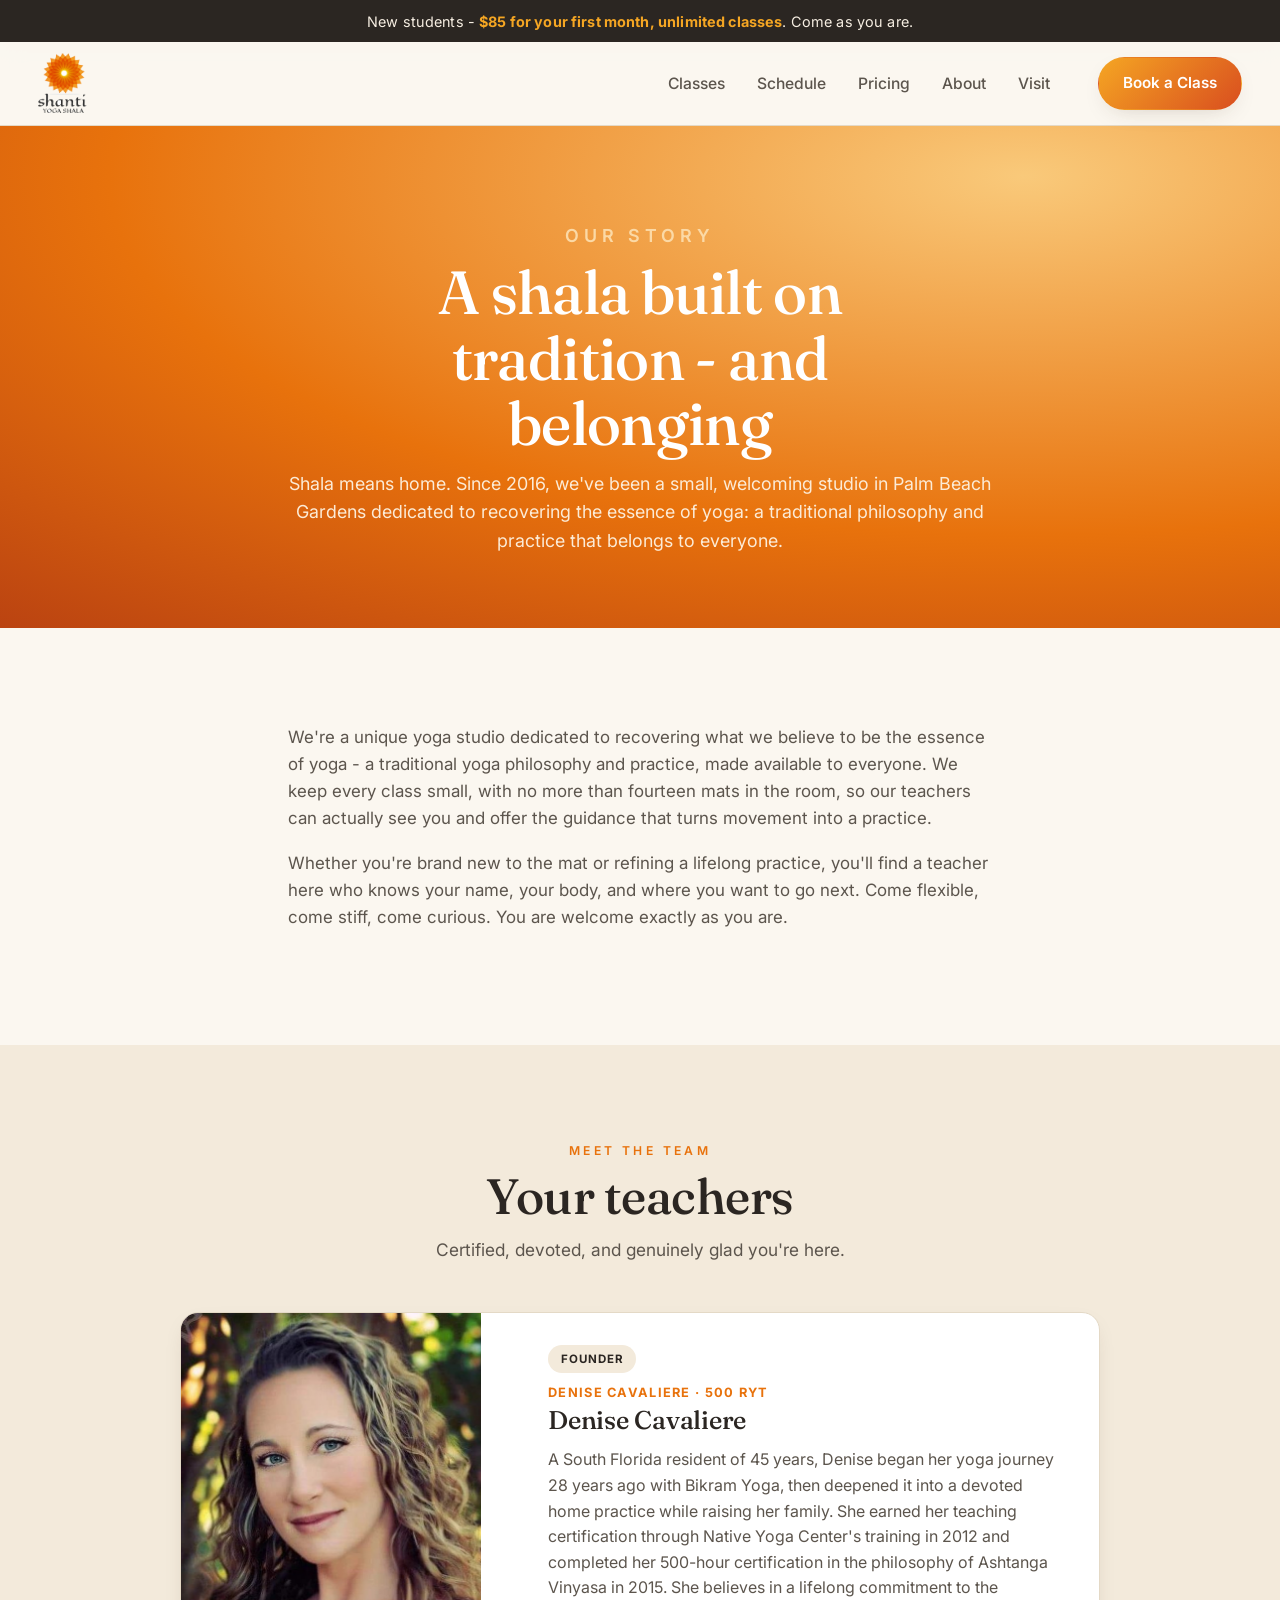
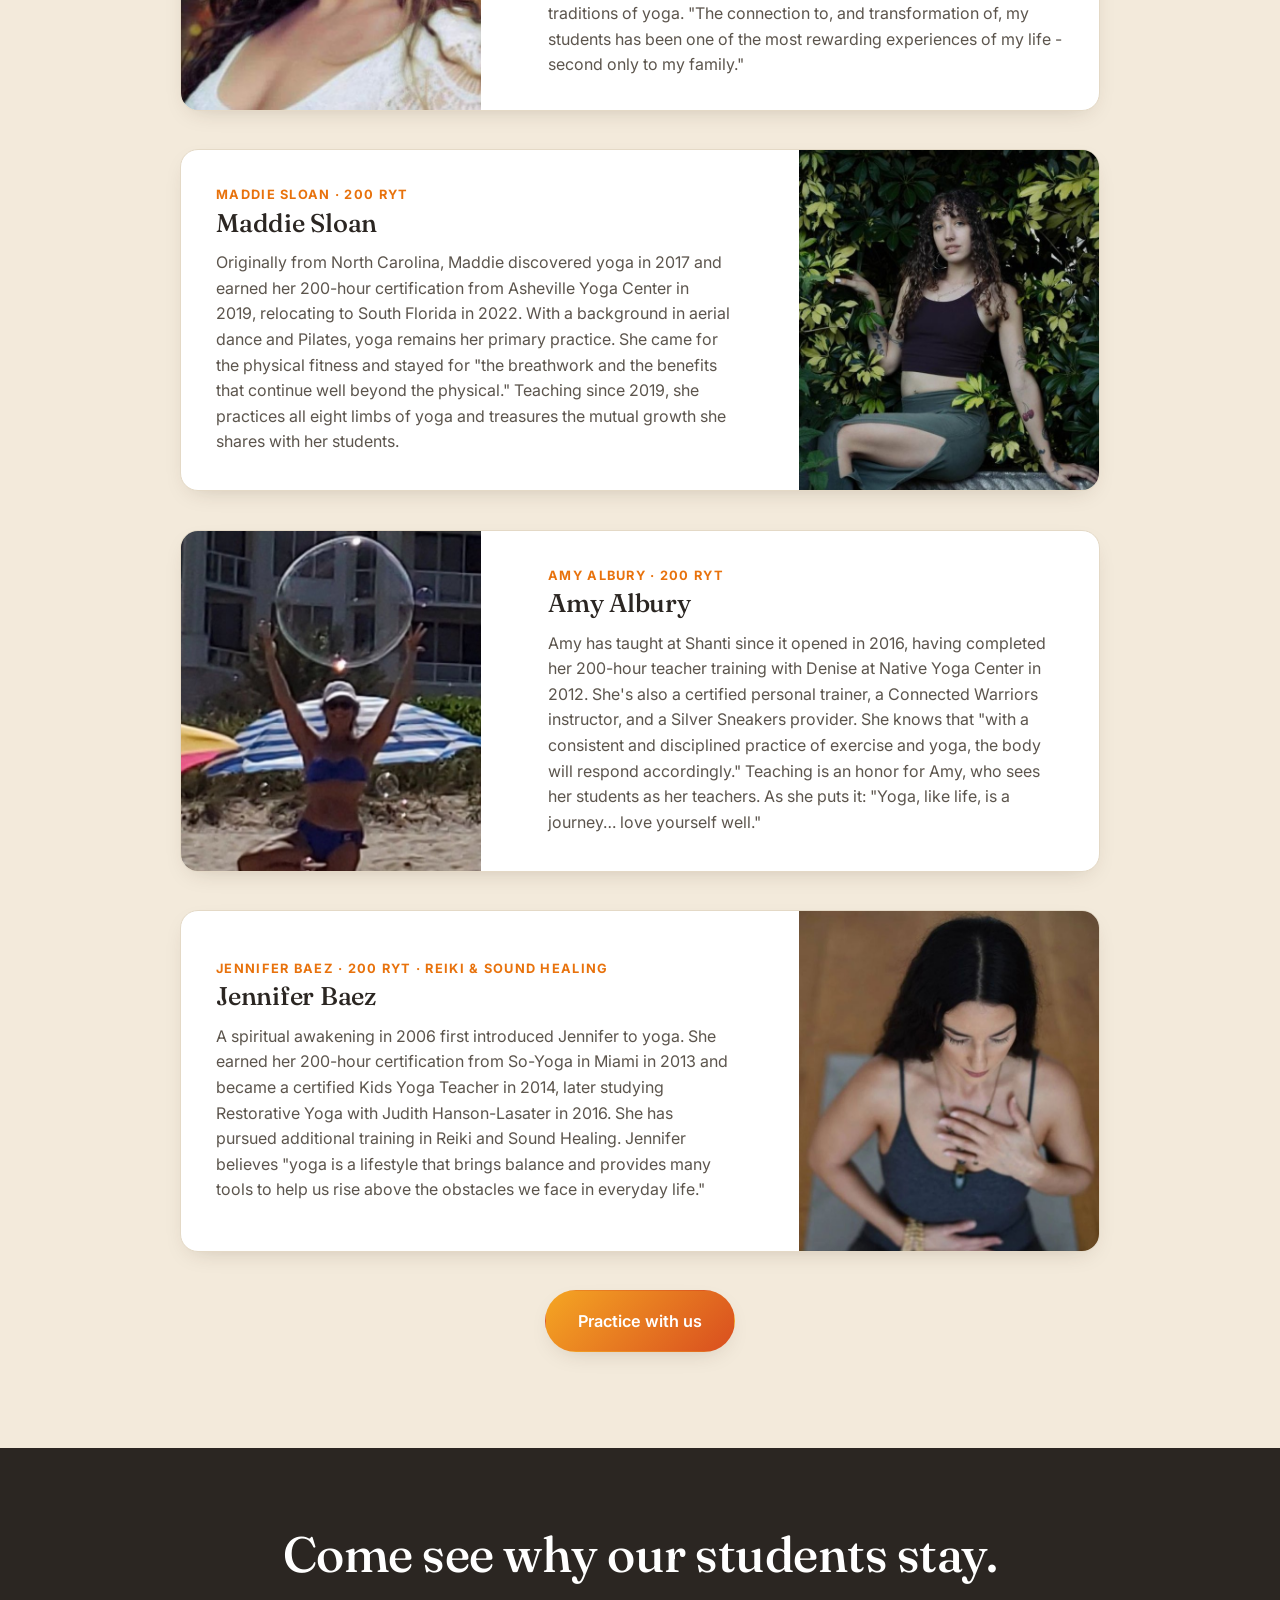
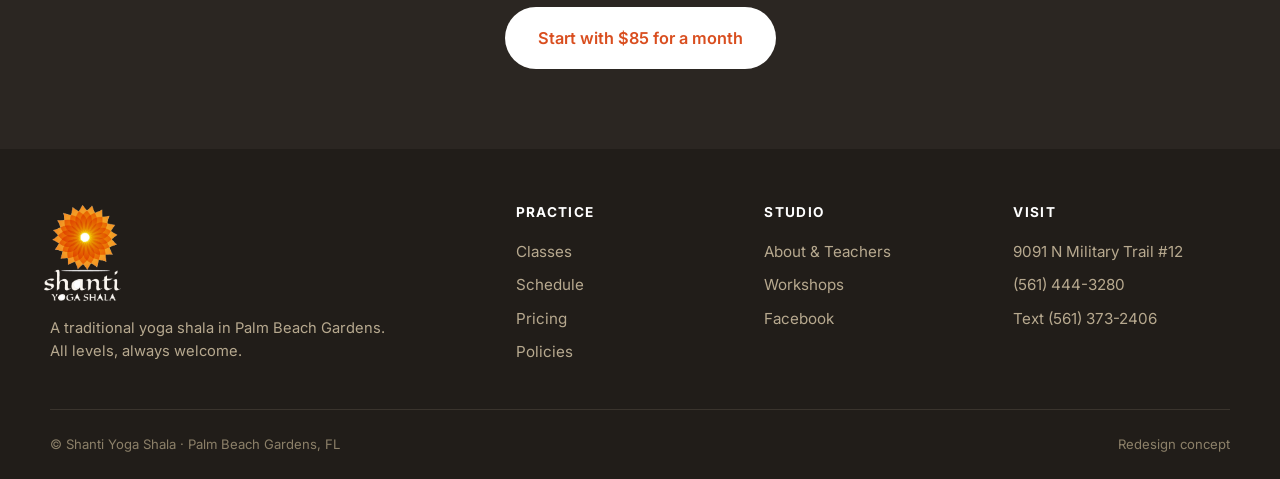
==== about.html @ 52f4c935 "Shanti Yoga Shala - redesign concept Static multi-page redesign: home, about/teachers, offerings, pr" ====
<!DOCTYPE html>
<html lang="en-US">
<head>
<meta charset="utf-8"/>
<meta name="viewport" content="width=device-width, initial-scale=1"/>
<title>About & Teachers · Shanti Yoga Shala</title>
<meta name="description" content="Meet founder Denise Cavaliere and the Shanti Yoga Shala teaching team in Palm Beach Gardens. A traditional yoga shala open since 2016."/>
<link rel="preconnect" href="https://fonts.googleapis.com"/>
<link rel="preconnect" href="https://fonts.gstatic.com" crossorigin/>
<link href="https://fonts.googleapis.com/css2?family=Fraunces:ital,opsz,wght@0,9..144,400;0,9..144,500;0,9..144,600;1,9..144,400&family=Inter:wght@400;500;600;700&display=swap" rel="stylesheet"/>
<link rel="stylesheet" href="assets/styles.css?v=2"/>
</head>
<body>

<div class="announce"><span>New students - <strong>$85 for your first month, unlimited classes</strong>. Come as you are.</span></div>

<header class="site-head" id="top">
  <a class="brand" href="index.html" aria-label="Shanti Yoga Shala home"><img src="assets/logo.png" alt="Shanti Yoga Shala" class="brand-mark"/></a>
  <nav class="nav" id="nav">
    <a href="offerings.html">Classes</a>
    <a href="index.html#schedule">Schedule</a>
    <a href="pricing.html">Pricing</a>
    <a href="about.html">About</a>
    <a href="index.html#visit">Visit</a>
  </nav>
  <div class="head-actions">
    <a href="index.html#schedule" class="btn btn-solid">Book a Class</a>
    <button class="hamburger" id="hamburger" aria-label="Menu"><span></span><span></span><span></span></button>
  </div>
</header>

<section class="page-hero">
  <p class="eyebrow">Our story</p>
  <h1>A shala built on tradition - and belonging</h1>
  <p>Shala means home. Since 2016, we've been a small, welcoming studio in Palm Beach Gardens dedicated to recovering the essence of yoga: a traditional philosophy and practice that belongs to everyone.</p>
</section>

<section class="section">
  <div class="prose">
    <p>We're a unique yoga studio dedicated to recovering what we believe to be the essence of yoga - a traditional yoga philosophy and practice, made available to everyone. We keep every class small, with no more than fourteen mats in the room, so our teachers can actually see you and offer the guidance that turns movement into a practice.</p>
    <p>Whether you're brand new to the mat or refining a lifelong practice, you'll find a teacher here who knows your name, your body, and where you want to go next. Come flexible, come stiff, come curious. You are welcome exactly as you are.</p>
  </div>
</section>

<section class="section section-warm">
  <div class="section-head">
    <p class="eyebrow center">Meet the team</p>
    <h2>Your teachers</h2>
    <p class="section-sub">Certified, devoted, and genuinely glad you're here.</p>
  </div>
  <div class="bios">

    <article class="bio">
      <div class="bio-media" style="background-image:url('assets/people/denise.jpg')"></div>
      <div class="bio-body">
        <span class="founder-tag">Founder</span>
        <div class="role">Denise Cavaliere · 500 RYT</div>
        <h3>Denise Cavaliere</h3>
        <p>A South Florida resident of 45 years, Denise began her yoga journey 28 years ago with Bikram Yoga, then deepened it into a devoted home practice while raising her family. She earned her teaching certification through Native Yoga Center's training in 2012 and completed her 500-hour certification in the philosophy of Ashtanga Vinyasa in 2015. She believes in a lifelong commitment to the traditions of yoga. "The connection to, and transformation of, my students has been one of the most rewarding experiences of my life - second only to my family."</p>
      </div>
    </article>

    <article class="bio">
      <div class="bio-media" style="background-image:url('assets/people/maddie.jpg')"></div>
      <div class="bio-body">
        <div class="role">Maddie Sloan · 200 RYT</div>
        <h3>Maddie Sloan</h3>
        <p>Originally from North Carolina, Maddie discovered yoga in 2017 and earned her 200-hour certification from Asheville Yoga Center in 2019, relocating to South Florida in 2022. With a background in aerial dance and Pilates, yoga remains her primary practice. She came for the physical fitness and stayed for "the breathwork and the benefits that continue well beyond the physical." Teaching since 2019, she practices all eight limbs of yoga and treasures the mutual growth she shares with her students.</p>
      </div>
    </article>

    <article class="bio">
      <div class="bio-media" style="background-image:url('assets/people/amy.jpg')"></div>
      <div class="bio-body">
        <div class="role">Amy Albury · 200 RYT</div>
        <h3>Amy Albury</h3>
        <p>Amy has taught at Shanti since it opened in 2016, having completed her 200-hour teacher training with Denise at Native Yoga Center in 2012. She's also a certified personal trainer, a Connected Warriors instructor, and a Silver Sneakers provider. She knows that "with a consistent and disciplined practice of exercise and yoga, the body will respond accordingly." Teaching is an honor for Amy, who sees her students as her teachers. As she puts it: "Yoga, like life, is a journey… love yourself well."</p>
      </div>
    </article>

    <article class="bio">
      <div class="bio-media" style="background-image:url('assets/people/jennifer.jpg')"></div>
      <div class="bio-body">
        <div class="role">Jennifer Baez · 200 RYT · Reiki & Sound Healing</div>
        <h3>Jennifer Baez</h3>
        <p>A spiritual awakening in 2006 first introduced Jennifer to yoga. She earned her 200-hour certification from So-Yoga in Miami in 2013 and became a certified Kids Yoga Teacher in 2014, later studying Restorative Yoga with Judith Hanson-Lasater in 2016. She has pursued additional training in Reiki and Sound Healing. Jennifer believes "yoga is a lifestyle that brings balance and provides many tools to help us rise above the obstacles we face in everyday life."</p>
      </div>
    </article>

  </div>
  <div class="center-cta"><a href="index.html#schedule" class="btn btn-solid btn-lg">Practice with us</a></div>
</section>

<section class="cta-band">
  <h2>Come see why our students stay.</h2>
  <a href="index.html#offer" class="btn btn-light btn-lg">Start with $85 for a month</a>
</section>

<footer class="site-foot">
  <div class="foot-cols">
    <div class="foot-brand">
      <img src="assets/logo-light.png" alt="Shanti Yoga Shala"/>
      <p>A traditional yoga shala in Palm Beach Gardens. All levels, always welcome.</p>
    </div>
    <div class="foot-links"><h5>Practice</h5>
      <a href="offerings.html">Classes</a><a href="index.html#schedule">Schedule</a><a href="pricing.html">Pricing</a><a href="policies.html">Policies</a></div>
    <div class="foot-links"><h5>Studio</h5>
      <a href="about.html">About & Teachers</a><a href="offerings.html">Workshops</a><a href="https://www.facebook.com/1559573074349359" target="_blank" rel="noopener">Facebook</a></div>
    <div class="foot-links"><h5>Visit</h5>
      <a href="index.html#visit">9091 N Military Trail #12</a><a href="tel:15614443280">(561) 444-3280</a><a href="sms:15613732406">Text (561) 373-2406</a></div>
  </div>
  <div class="foot-base"><span>© Shanti Yoga Shala · Palm Beach Gardens, FL</span><span class="foot-credit">Redesign concept</span></div>
</footer>

<script src="assets/app.js?v=2"></script>
</body>
</html>
---- assets/styles.css ----
:root{
  --saffron:#E8720C;
  --saffron-lt:#F5A623;
  --ember:#D94E1F;
  --ink:#2B2622;
  --ink-soft:#5C554D;
  --cream:#FBF7F0;
  --sand:#F3EADB;
  --sand-deep:#EADFC9;
  --line:#E4D9C6;
  --white:#fff;
  --shadow:0 18px 50px -20px rgba(60,40,20,.28);
  --shadow-sm:0 8px 24px -12px rgba(60,40,20,.25);
  --r:18px;
  --maxw:1180px;
}
*{box-sizing:border-box;margin:0;padding:0}
html{scroll-behavior:smooth}
body{
  font-family:'Inter',system-ui,sans-serif;
  color:var(--ink);
  background:var(--cream);
  line-height:1.6;
  -webkit-font-smoothing:antialiased;
}
h1,h2,h3,h4,h5{font-family:'Fraunces',Georgia,serif;font-weight:500;line-height:1.08;letter-spacing:-.01em;color:var(--ink)}
h1{font-size:clamp(2.6rem,6vw,4.6rem)}
h2{font-size:clamp(2rem,4vw,3.1rem)}
h3{font-size:1.35rem}
a{color:inherit;text-decoration:none}
em{font-style:italic;color:var(--saffron)}
img{max-width:100%;display:block}

/* buttons */
.btn{display:inline-flex;align-items:center;justify-content:center;gap:.5rem;
  font-family:'Inter',sans-serif;font-weight:600;font-size:.95rem;
  padding:.85rem 1.5rem;border-radius:999px;cursor:pointer;border:1.5px solid transparent;
  transition:transform .15s ease,box-shadow .2s ease,background .2s ease,color .2s ease;white-space:nowrap}
.btn:hover{transform:translateY(-2px)}
.btn-lg{padding:1.05rem 2rem;font-size:1.02rem}
.btn-solid{background:linear-gradient(135deg,var(--saffron-lt),var(--ember));color:#fff;box-shadow:var(--shadow-sm)}
.btn-ghost{background:rgba(255,255,255,.14);color:#fff;border-color:rgba(255,255,255,.55);backdrop-filter:blur(4px)}
.btn-ghost:hover{background:rgba(255,255,255,.24)}
.btn-outline{background:transparent;color:var(--ink);border-color:var(--line)}
.btn-outline:hover{border-color:var(--saffron);color:var(--saffron)}
.btn-light{background:#fff;color:var(--ember)}
.full{width:100%}

/* announce */
.announce{background:var(--ink);color:#F6EEE2;text-align:center;font-size:.9rem;padding:.6rem 1rem;letter-spacing:.01em}
.announce strong{color:var(--saffron-lt)}

/* header */
.site-head{position:sticky;top:0;z-index:50;display:flex;align-items:center;justify-content:space-between;
  gap:1.5rem;padding:.7rem clamp(1rem,4vw,2.4rem);background:rgba(251,247,240,.86);
  backdrop-filter:blur(12px);border-bottom:1px solid var(--line)}
.brand-mark{height:52px;width:auto}
.nav{display:flex;gap:2rem;margin-left:auto;margin-right:1.5rem}
.nav a{font-weight:500;font-size:.98rem;color:var(--ink-soft);position:relative;padding:.3rem 0}
.nav a::after{content:"";position:absolute;left:0;bottom:0;width:0;height:2px;background:var(--saffron);transition:width .25s}
.nav a:hover{color:var(--ink)}
.nav a:hover::after{width:100%}
.head-actions{display:flex;align-items:center;gap:.8rem}
.hamburger{display:none;flex-direction:column;gap:5px;background:none;border:none;cursor:pointer;padding:6px}
.hamburger span{width:24px;height:2px;background:var(--ink);border-radius:2px;transition:.25s}

/* hero */
.hero{position:relative;min-height:92vh;display:flex;align-items:center;overflow:hidden;
  background:radial-gradient(120% 120% at 80% 10%,#F9C97A 0%,#E8720C 42%,#B23A12 100%)}
.hero-media{position:absolute;inset:0;background-size:cover;background-position:center;opacity:0;transition:opacity .8s}
.hero-media.loaded{opacity:1}
.hero-veil{position:absolute;inset:0;background:linear-gradient(90deg,rgba(30,18,8,.72) 0%,rgba(30,18,8,.38) 45%,rgba(30,18,8,.08) 100%)}
.hero-inner{position:relative;z-index:2;max-width:var(--maxw);margin:0 auto;width:100%;padding:4rem clamp(1.2rem,5vw,3rem);color:#fff}
.hero-inner h1{color:#fff;text-shadow:0 2px 30px rgba(0,0,0,.25)}
.eyebrow{text-transform:uppercase;letter-spacing:.28em;font-size:.76rem;font-weight:600;color:var(--saffron)}
.eyebrow.light{color:#FBD9A6}
.eyebrow.center{text-align:center}
.hero .eyebrow{color:#FBD9A6}
.lede{font-size:1.2rem;max-width:34rem;margin:1.4rem 0 2rem;color:#F8EFE3}
.hero-cta{display:flex;flex-wrap:wrap;gap:1rem}
.hero-trust{margin-top:2rem;letter-spacing:.16em;text-transform:uppercase;font-size:.72rem;color:#F3D9B4;font-weight:600}

/* value strip */
.strip{display:grid;grid-template-columns:repeat(4,1fr);max-width:var(--maxw);margin:0 auto;
  padding:2.4rem clamp(1.2rem,5vw,3rem);gap:1rem}
.strip-item{text-align:center;border-right:1px solid var(--line);padding:.4rem 1rem}
.strip-item:last-child{border-right:none}
.strip-n{display:block;font-family:'Fraunces',serif;font-size:2.6rem;color:var(--saffron);line-height:1}
.strip-l{display:block;font-size:.92rem;color:var(--ink-soft);margin-top:.35rem}

/* sections */
.section{max-width:var(--maxw);margin:0 auto;padding:clamp(3.5rem,8vw,6rem) clamp(1.2rem,5vw,3rem)}
.section-warm{max-width:none;background:var(--sand);margin:0}
.section-warm>*{max-width:var(--maxw);margin-left:auto;margin-right:auto}
.section-head{text-align:center;max-width:42rem;margin:0 auto 3rem}
.section-head h2{margin:.6rem 0 .8rem}
.section-sub{color:var(--ink-soft);font-size:1.08rem}

/* class grid */
.class-grid{display:grid;grid-template-columns:repeat(3,1fr);gap:1.4rem}
.class-card{background:#fff;border:1px solid var(--line);border-radius:var(--r);padding:2rem 1.7rem;
  box-shadow:var(--shadow-sm);transition:transform .2s,box-shadow .2s;position:relative}
.class-card:hover{transform:translateY(-5px);box-shadow:var(--shadow)}
.cc-icon{width:52px;height:52px;border-radius:14px;display:flex;align-items:center;justify-content:center;
  font-size:1.5rem;color:#fff;background:linear-gradient(135deg,var(--saffron-lt),var(--ember));margin-bottom:1.1rem}
.class-card h3{margin-bottom:.5rem}
.class-card p{color:var(--ink-soft);font-size:.98rem}
.cc-tag{display:inline-block;margin-top:1rem;font-size:.74rem;font-weight:600;letter-spacing:.08em;
  text-transform:uppercase;color:var(--saffron);background:var(--sand);padding:.3rem .8rem;border-radius:999px}

/* schedule */
.sched{max-width:860px;margin:0 auto;background:#fff;border:1px solid var(--line);border-radius:var(--r);
  padding:1.6rem;box-shadow:var(--shadow-sm)}
.sched-days{display:flex;gap:.5rem;flex-wrap:wrap;border-bottom:1px solid var(--line);padding-bottom:1rem;margin-bottom:.4rem}
.sched-day{flex:1;min-width:64px;padding:.6rem .4rem;border-radius:12px;border:1px solid transparent;background:var(--sand);
  cursor:pointer;text-align:center;font-family:'Inter';transition:.2s}
.sched-day .d-name{display:block;font-weight:700;font-size:.9rem}
.sched-day .d-date{display:block;font-size:.72rem;color:var(--ink-soft)}
.sched-day.active{background:linear-gradient(135deg,var(--saffron-lt),var(--ember));color:#fff}
.sched-day.active .d-date{color:rgba(255,255,255,.85)}
.sched-list{padding-top:.6rem}
.sched-row{display:flex;align-items:center;gap:1rem;padding:1rem .6rem;border-bottom:1px solid var(--sand-deep)}
.sched-row:last-child{border-bottom:none}
.sr-time{width:96px;flex-shrink:0}
.sr-time .t{display:block;font-weight:700}
.sr-time .dur{display:block;font-size:.76rem;color:var(--ink-soft)}
.sr-main{flex:1}
.sr-main .cl{font-weight:600;font-size:1.02rem}
.sr-main .te{font-size:.86rem;color:var(--ink-soft)}
.sr-book{flex-shrink:0}
.sr-full{font-size:.8rem;color:var(--ink-soft);font-weight:600;padding:.5rem 1rem;border:1px dashed var(--line);border-radius:999px}
.sched-empty{text-align:center;color:var(--ink-soft);padding:2rem}
.sched-note{font-size:.82rem;color:var(--ink-soft);margin-top:1.2rem;text-align:center;line-height:1.5}

/* offer */
.offer{background:radial-gradient(120% 140% at 20% 20%,#F5A623,#D94E1F 70%);color:#fff;text-align:center;
  padding:clamp(3.5rem,8vw,6rem) 1.5rem}
.offer-inner{max-width:40rem;margin:0 auto}
.offer h2{color:#fff;margin:.8rem 0 1rem}
.offer p{font-size:1.1rem;color:#FCEBD6;margin-bottom:2rem}
.offer .btn-solid{background:#fff;color:var(--ember)}
.offer-fine{font-size:.82rem !important;color:#FCE0BD !important;margin-top:1rem !important;margin-bottom:0 !important}

/* pricing */
.price-grid{display:grid;grid-template-columns:repeat(3,1fr);gap:1.4rem;align-items:stretch}
.price-card{background:#fff;border:1px solid var(--line);border-radius:var(--r);padding:2.2rem 1.9rem;
  display:flex;flex-direction:column;box-shadow:var(--shadow-sm);position:relative}
.price-card.featured{border-color:var(--saffron);box-shadow:var(--shadow);transform:scale(1.02)}
.price-badge{position:absolute;top:-14px;left:50%;transform:translateX(-50%);background:linear-gradient(135deg,var(--saffron-lt),var(--ember));
  color:#fff;font-size:.72rem;font-weight:700;letter-spacing:.08em;text-transform:uppercase;padding:.35rem 1rem;border-radius:999px}
.price-card h3{margin-bottom:.4rem}
.price{display:flex;align-items:baseline;gap:.4rem;margin:.4rem 0 .8rem}
.price .amt{font-family:'Fraunces',serif;font-size:2.8rem;color:var(--saffron)}
.price .per{color:var(--ink-soft);font-size:.95rem}
.price-desc{color:var(--ink-soft);font-size:.95rem;margin-bottom:1.2rem}
.price-card ul{list-style:none;margin-bottom:1.6rem;flex:1}
.price-card li{padding:.5rem 0 .5rem 1.6rem;position:relative;font-size:.96rem;border-bottom:1px solid var(--sand)}
.price-card li::before{content:"✦";position:absolute;left:0;color:var(--saffron)}

/* split */
.split{display:grid;grid-template-columns:1fr 1fr;gap:clamp(2rem,5vw,4rem);align-items:center}
.split-media{min-height:420px;border-radius:var(--r);background:var(--sand-deep) center/cover no-repeat;box-shadow:var(--shadow)}
.split-copy .eyebrow{margin-bottom:.8rem}
.split-copy h2{margin-bottom:1rem}
.split-copy p{color:var(--ink-soft);margin-bottom:1rem}
.split-copy .btn{margin-top:.8rem}

/* reviews */
.reviews{display:grid;grid-template-columns:repeat(3,1fr);gap:1.4rem}
.review{background:#fff;border:1px solid var(--line);border-radius:var(--r);padding:1.9rem;box-shadow:var(--shadow-sm)}
.stars{color:var(--saffron-lt);letter-spacing:.15em;margin-bottom:.9rem}
.review p{font-family:'Fraunces',serif;font-size:1.12rem;font-style:italic;line-height:1.5;margin-bottom:1rem;color:var(--ink)}
.review cite{font-style:normal;font-size:.88rem;color:var(--ink-soft);font-weight:600}

/* visit */
.visit{display:grid;grid-template-columns:1fr 1.1fr;gap:2.5rem;align-items:stretch}
.visit-info{display:flex;flex-direction:column;gap:1.8rem}
.vi-block h4{font-size:1.05rem;margin-bottom:.4rem}
.vi-block p{color:var(--ink-soft)}
.vi-block a{color:var(--saffron);font-weight:600}
.news{display:flex;gap:.5rem;margin-top:.8rem}
.news input{flex:1;padding:.8rem 1rem;border:1px solid var(--line);border-radius:999px;font-family:'Inter';font-size:.95rem}
.news input:focus{outline:2px solid var(--saffron-lt);border-color:transparent}
.visit-map{border-radius:var(--r);overflow:hidden;box-shadow:var(--shadow);min-height:380px;border:1px solid var(--line)}
.visit-map iframe{width:100%;height:100%;min-height:380px;border:0}

/* cta band */
.cta-band{background:var(--ink);color:#fff;text-align:center;padding:clamp(3rem,7vw,5rem) 1.5rem}
.cta-band h2{color:#fff;margin-bottom:1.6rem}

/* footer */
.site-foot{background:#211D19;color:#CFC3AF;padding:3.5rem clamp(1.2rem,5vw,3rem) 1.5rem}
.foot-cols{max-width:var(--maxw);margin:0 auto;display:grid;grid-template-columns:2fr 1fr 1fr 1fr;gap:2rem}
.foot-brand img{height:96px;width:auto;margin-bottom:1rem;margin-left:-6px}
.foot-brand p{font-size:.92rem;max-width:22rem;color:#B7A98F}
.foot-links h5{color:#fff;font-family:'Inter';font-weight:700;font-size:.85rem;letter-spacing:.1em;text-transform:uppercase;margin-bottom:1rem}
.foot-links a{display:block;color:#B7A98F;font-size:.95rem;padding:.28rem 0;transition:color .2s}
.foot-links a:hover{color:var(--saffron-lt)}
.foot-base{max-width:var(--maxw);margin:2.5rem auto 0;padding-top:1.5rem;border-top:1px solid #3A342D;
  display:flex;justify-content:space-between;font-size:.82rem;color:#8C8069;flex-wrap:wrap;gap:.5rem}

/* responsive */
@media(max-width:900px){
  .class-grid,.reviews{grid-template-columns:1fr 1fr}
  .price-grid{grid-template-columns:1fr}
  .price-card.featured{transform:none}
  .split,.visit{grid-template-columns:1fr}
  .foot-cols{grid-template-columns:1fr 1fr}
}
@media(max-width:640px){
  .nav{position:fixed;inset:0 0 0 auto;width:74%;max-width:320px;background:var(--cream);flex-direction:column;
    gap:.4rem;padding:5rem 2rem;transform:translateX(100%);transition:transform .3s;box-shadow:var(--shadow);margin:0}
  .nav.open{transform:translateX(0)}
  .nav a{font-size:1.15rem;padding:.6rem 0}
  .hamburger{display:flex}
  .head-actions .btn-solid{display:none}
  .strip{grid-template-columns:1fr 1fr;gap:1.4rem}
  .strip-item:nth-child(2){border-right:none}
  .class-grid,.reviews{grid-template-columns:1fr}
  .sr-time{width:76px}
  .hero{min-height:auto;padding:2rem 0}
}

/* ---- shared additions (multi-page) ---- */
.brand-mark{height:60px}
.btn-row{display:flex;gap:.8rem;flex-wrap:wrap;margin-top:.8rem}
.center-cta{text-align:center;margin-top:2.4rem}

/* teachers teaser */
.teacher-strip{display:grid;grid-template-columns:repeat(4,1fr);gap:1.4rem}
.ts-card{background:#fff;border:1px solid var(--line);border-radius:var(--r);overflow:hidden;
  box-shadow:var(--shadow-sm);text-align:center;padding-bottom:1.2rem;transition:transform .2s,box-shadow .2s}
.ts-card:hover{transform:translateY(-5px);box-shadow:var(--shadow)}
.ts-card img{width:100%;aspect-ratio:4/5;object-fit:cover;margin-bottom:.9rem}
.ts-name{display:block;font-family:'Fraunces',serif;font-size:1.15rem;color:var(--ink)}
.ts-role{display:block;font-size:.82rem;color:var(--saffron);font-weight:600;letter-spacing:.04em;margin-top:.15rem}

/* page hero (interior pages) */
.page-hero{background:radial-gradient(130% 130% at 80% 10%,#F9C97A,#E8720C 55%,#B23A12);color:#fff;
  padding:clamp(3.5rem,8vw,6rem) clamp(1.2rem,5vw,3rem) clamp(3rem,6vw,4.5rem);text-align:center}
.page-hero .eyebrow{color:#FBD9A6}
.page-hero h1{color:#fff;font-size:clamp(2.4rem,5vw,3.8rem);margin:.6rem auto .8rem;max-width:16ch}
.page-hero p{color:#FCEBD6;font-size:1.12rem;max-width:44rem;margin:0 auto}

/* prose */
.prose{max-width:44rem;margin:0 auto}
.prose p{color:var(--ink-soft);margin-bottom:1.1rem;font-size:1.06rem}
.prose h3{margin:2rem 0 .6rem}

/* bio cards */
.bios{display:flex;flex-direction:column;gap:2.4rem;max-width:920px;margin:0 auto}
.bio{display:grid;grid-template-columns:300px 1fr;gap:2rem;align-items:center;
  background:#fff;border:1px solid var(--line);border-radius:var(--r);box-shadow:var(--shadow-sm);overflow:hidden}
.bio:nth-child(even){grid-template-columns:1fr 300px}
.bio:nth-child(even) .bio-media{order:2}
.bio-media{height:100%;min-height:340px;background:var(--sand-deep) center/cover no-repeat}
.bio-body{padding:2rem 2.2rem}
.bio-body .role{color:var(--saffron);font-weight:700;font-size:.8rem;letter-spacing:.1em;text-transform:uppercase}
.bio-body h3{font-size:1.6rem;margin:.25rem 0 .8rem}
.bio-body p{color:var(--ink-soft);font-size:1rem}
.bio-body .founder-tag{display:inline-block;background:var(--sand);color:var(--ink);font-size:.72rem;font-weight:700;
  letter-spacing:.08em;text-transform:uppercase;padding:.3rem .8rem;border-radius:999px;margin-bottom:.6rem}

/* offerings list */
.offer-list{display:flex;flex-direction:column;gap:1.4rem;max-width:900px;margin:0 auto}
.offer-item{background:#fff;border:1px solid var(--line);border-left:4px solid var(--saffron);border-radius:14px;
  padding:1.6rem 1.8rem;box-shadow:var(--shadow-sm)}
.offer-item h3{margin-bottom:.4rem}
.offer-item p{color:var(--ink-soft)}
.offer-item .lvl{float:right;font-size:.74rem;font-weight:600;letter-spacing:.06em;text-transform:uppercase;
  color:var(--saffron);background:var(--sand);padding:.3rem .8rem;border-radius:999px}
.feature-box{max-width:900px;margin:0 auto 2.4rem;display:grid;grid-template-columns:1.1fr 1fr;gap:0;
  background:#fff;border:1px solid var(--line);border-radius:var(--r);overflow:hidden;box-shadow:var(--shadow)}
.feature-box .fb-media{min-height:320px;background:center/cover no-repeat}
.feature-box .fb-body{padding:2.2rem}
.feature-box .fb-body h3{font-size:1.7rem;margin:.3rem 0 .8rem}
.feature-box .fb-body p{color:var(--ink-soft)}

/* price table */
.ptable{max-width:760px;margin:0 auto;background:#fff;border:1px solid var(--line);border-radius:var(--r);
  overflow:hidden;box-shadow:var(--shadow-sm)}
.ptable h3{background:var(--sand);padding:1rem 1.6rem;font-size:1.15rem;border-bottom:1px solid var(--line)}
.prow{display:flex;justify-content:space-between;align-items:baseline;gap:1rem;padding:1rem 1.6rem;border-bottom:1px solid var(--sand)}
.prow:last-child{border-bottom:none}
.prow .pname{font-weight:600}
.prow .pdesc{display:block;font-size:.86rem;color:var(--ink-soft);font-weight:400;margin-top:.15rem}
.prow .pprice{font-family:'Fraunces',serif;font-size:1.5rem;color:var(--saffron);white-space:nowrap}
.ptable+.ptable{margin-top:1.8rem}
.pfine{max-width:760px;margin:1.6rem auto 0;font-size:.9rem;color:var(--ink-soft);text-align:center}

/* policies */
.policy-list{max-width:800px;margin:0 auto;display:flex;flex-direction:column;gap:1.2rem}
.policy{background:#fff;border:1px solid var(--line);border-radius:14px;padding:1.5rem 1.8rem;box-shadow:var(--shadow-sm)}
.policy h3{display:flex;align-items:center;gap:.6rem;font-size:1.2rem;margin-bottom:.5rem}
.policy h3::before{content:"✦";color:var(--saffron)}
.policy p,.policy li{color:var(--ink-soft)}
.policy ul{margin:.4rem 0 0 1.2rem}
.policy li{margin-bottom:.4rem}

@media(max-width:900px){
  .teacher-strip{grid-template-columns:1fr 1fr}
  .bio,.bio:nth-child(even){grid-template-columns:1fr}
  .bio:nth-child(even) .bio-media{order:0}
  .bio-media{min-height:300px}
  .feature-box{grid-template-columns:1fr}
}
@media(max-width:640px){
  .teacher-strip{grid-template-columns:1fr 1fr}
}

/* image-based class cards */
.class-card.has-img{padding:0;overflow:hidden;display:flex;flex-direction:column}
.class-card.has-img .cc-img{width:100%;aspect-ratio:3/2;background-size:cover;background-position:center}
.class-card.has-img .cc-body{padding:1.5rem 1.6rem 1.9rem}
.class-card.has-img h3{margin-bottom:.5rem}
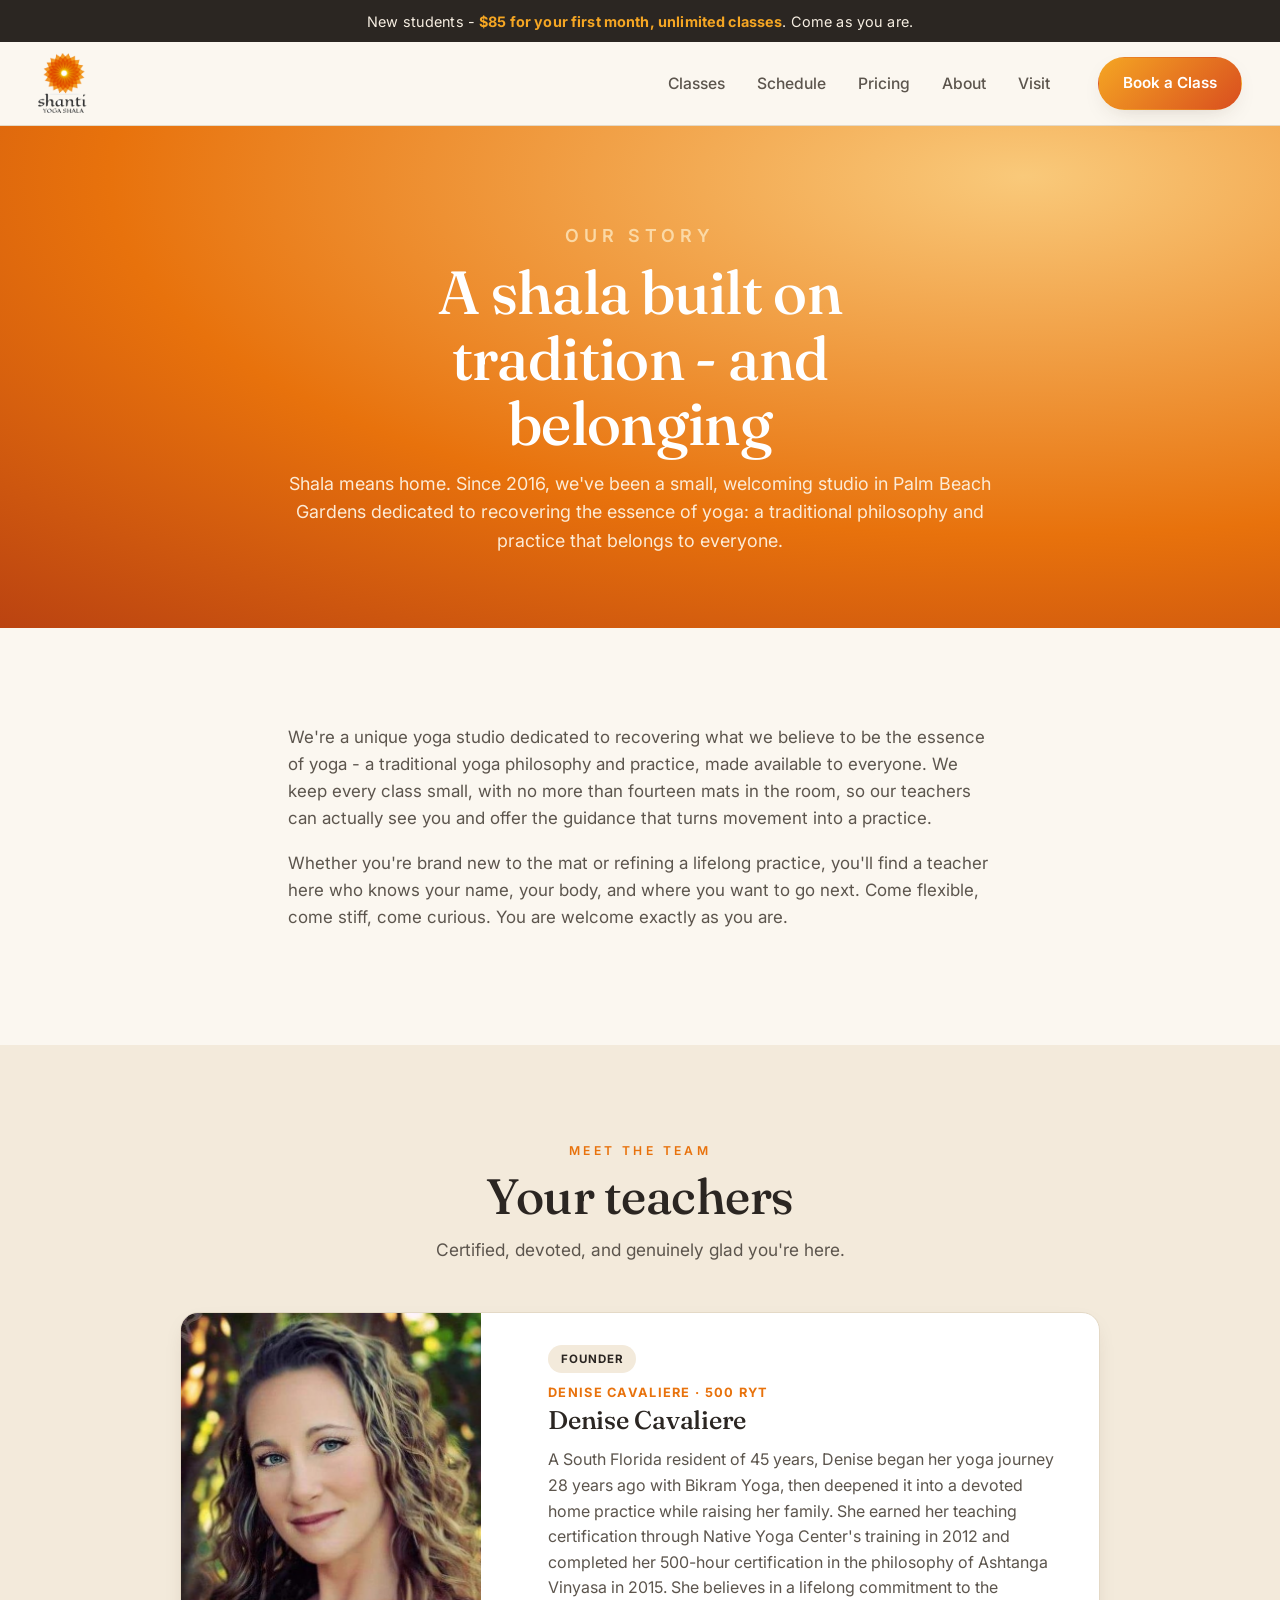
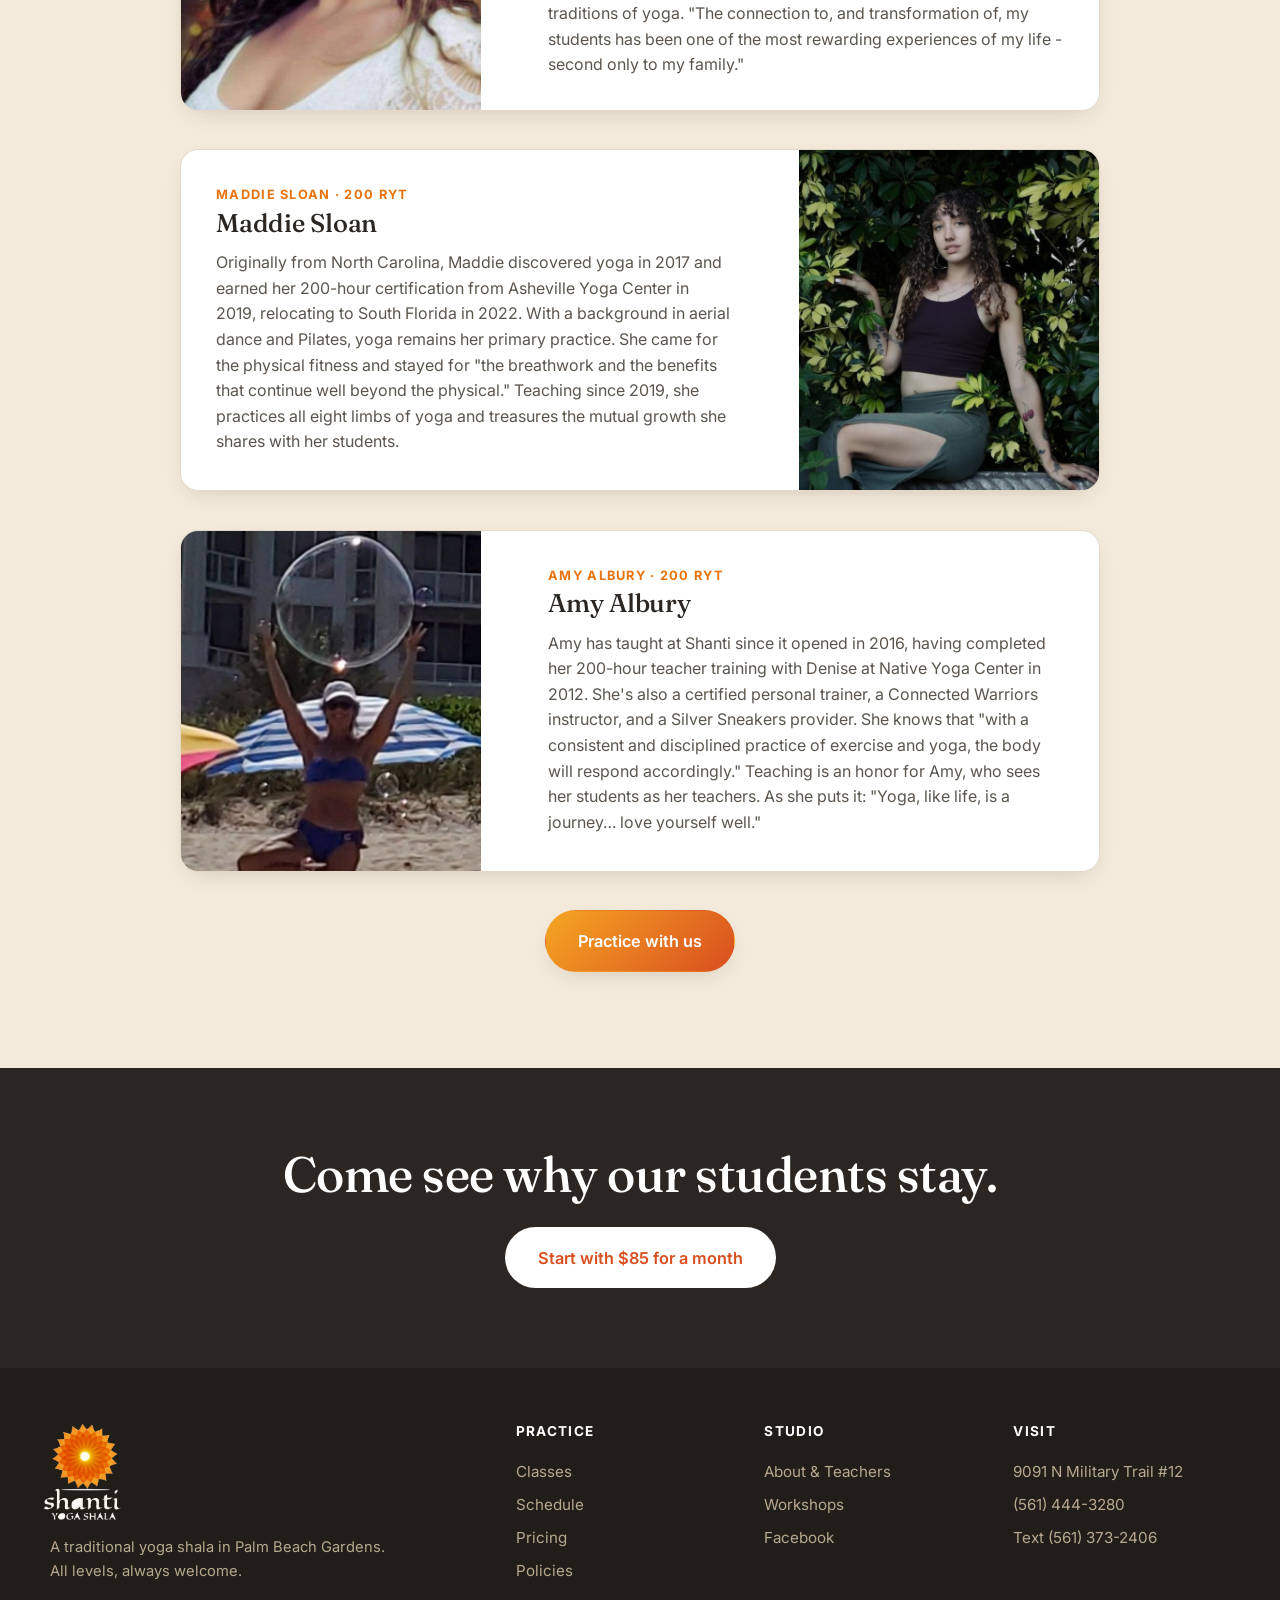
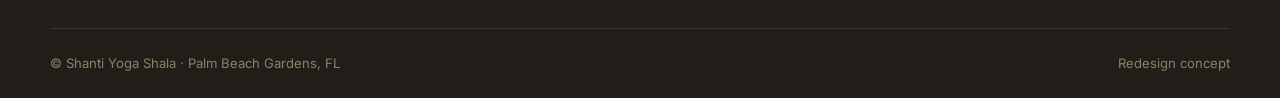
==== commit 0fd68552: "Denise updates: remove Iyengar, rename Yin & Gentle -> Yin & Yang Flow (+desc), remove Jennifer Baez" ====
--- a/about.html
+++ b/about.html
@@ -8,7 +8,7 @@
 <link rel="preconnect" href="https://fonts.googleapis.com"/>
 <link rel="preconnect" href="https://fonts.gstatic.com" crossorigin/>
 <link href="https://fonts.googleapis.com/css2?family=Fraunces:ital,opsz,wght@0,9..144,400;0,9..144,500;0,9..144,600;1,9..144,400&family=Inter:wght@400;500;600;700&display=swap" rel="stylesheet"/>
-<link rel="stylesheet" href="assets/styles.css?v=2"/>
+<link rel="stylesheet" href="assets/styles.css?v=9"/>
 </head>
 <body>
 
@@ -78,15 +78,6 @@
       </div>
     </article>
 
-    <article class="bio">
-      <div class="bio-media" style="background-image:url('assets/people/jennifer.jpg')"></div>
-      <div class="bio-body">
-        <div class="role">Jennifer Baez · 200 RYT · Reiki & Sound Healing</div>
-        <h3>Jennifer Baez</h3>
-        <p>A spiritual awakening in 2006 first introduced Jennifer to yoga. She earned her 200-hour certification from So-Yoga in Miami in 2013 and became a certified Kids Yoga Teacher in 2014, later studying Restorative Yoga with Judith Hanson-Lasater in 2016. She has pursued additional training in Reiki and Sound Healing. Jennifer believes "yoga is a lifestyle that brings balance and provides many tools to help us rise above the obstacles we face in everyday life."</p>
-      </div>
-    </article>
-
   </div>
   <div class="center-cta"><a href="index.html#schedule" class="btn btn-solid btn-lg">Practice with us</a></div>
 </section>
@@ -112,6 +103,6 @@
   <div class="foot-base"><span>© Shanti Yoga Shala · Palm Beach Gardens, FL</span><span class="foot-credit">Redesign concept</span></div>
 </footer>
 
-<script src="assets/app.js?v=2"></script>
+<script src="assets/app.js?v=4"></script>
 </body>
 </html>
--- a/assets/styles.css
+++ b/assets/styles.css
@@ -207,11 +207,42 @@
   .split,.visit{grid-template-columns:1fr}
   .foot-cols{grid-template-columns:1fr 1fr}
 }
+/* mobile menu extras: hidden on desktop */
+.nav-head,.nav-extra,.nav-scrim{display:none}
+
 @media(max-width:640px){
-  .nav{position:fixed;inset:0 0 0 auto;width:74%;max-width:320px;background:var(--cream);flex-direction:column;
-    gap:.4rem;padding:5rem 2rem;transform:translateX(100%);transition:transform .3s;box-shadow:var(--shadow);margin:0}
+  .nav{position:fixed;top:0;right:0;width:82%;max-width:340px;height:auto;max-height:100dvh;
+    background:var(--cream);z-index:60;flex-direction:column;align-items:stretch;gap:0;
+    padding:.9rem 0 1.5rem;border-bottom-left-radius:24px;overflow-y:auto;margin:0;
+    transform:translateX(106%);transition:transform .32s cubic-bezier(.4,0,.2,1);
+    box-shadow:-16px 16px 50px -18px rgba(60,40,20,.5)}
   .nav.open{transform:translateX(0)}
-  .nav a{font-size:1.15rem;padding:.6rem 0}
+
+  .nav-head{display:flex;justify-content:flex-end;padding:.2rem 1rem .6rem}
+  .nav-close{display:flex;align-items:center;justify-content:center;
+    width:44px;height:44px;border:none;color:#fff;
+    background:linear-gradient(135deg,var(--saffron-lt),var(--ember));
+    border-radius:50%;font-size:1.7rem;font-weight:400;line-height:1;cursor:pointer;
+    box-shadow:0 6px 16px -6px rgba(217,78,31,.6);transition:transform .15s}
+  .nav-close:active{transform:scale(.92)}
+
+  .nav a{font-size:1.1rem;font-weight:500;color:var(--ink);padding:1rem 1.7rem;margin:0;
+    border-bottom:1px solid var(--sand)}
+  .nav a::after{display:none}
+  .nav a:first-of-type{border-top:1px solid var(--sand)}
+  .nav a:active{background:var(--sand)}
+
+  .nav-extra{display:flex;flex-direction:column;gap:1.1rem;padding:1.4rem 1.7rem 0}
+  .nav-extra .btn{width:100%}
+  .nav-contact{display:flex;flex-direction:column;gap:.2rem;font-size:.95rem;color:var(--ink-soft)}
+  .nav-contact strong{color:var(--ink);font-weight:600;margin-bottom:.15rem;font-size:.9rem;
+    letter-spacing:.02em}
+  .nav-contact a{color:var(--saffron);font-weight:600;padding:0;border:none}
+
+  .nav-scrim{display:block;position:fixed;inset:0;background:rgba(30,18,8,.42);z-index:45;
+    opacity:0;visibility:hidden;transition:opacity .32s;-webkit-backdrop-filter:blur(1px);backdrop-filter:blur(1px)}
+  .nav-scrim.show{opacity:1;visibility:visible}
+
   .hamburger{display:flex}
   .head-actions .btn-solid{display:none}
   .strip{grid-template-columns:1fr 1fr;gap:1.4rem}
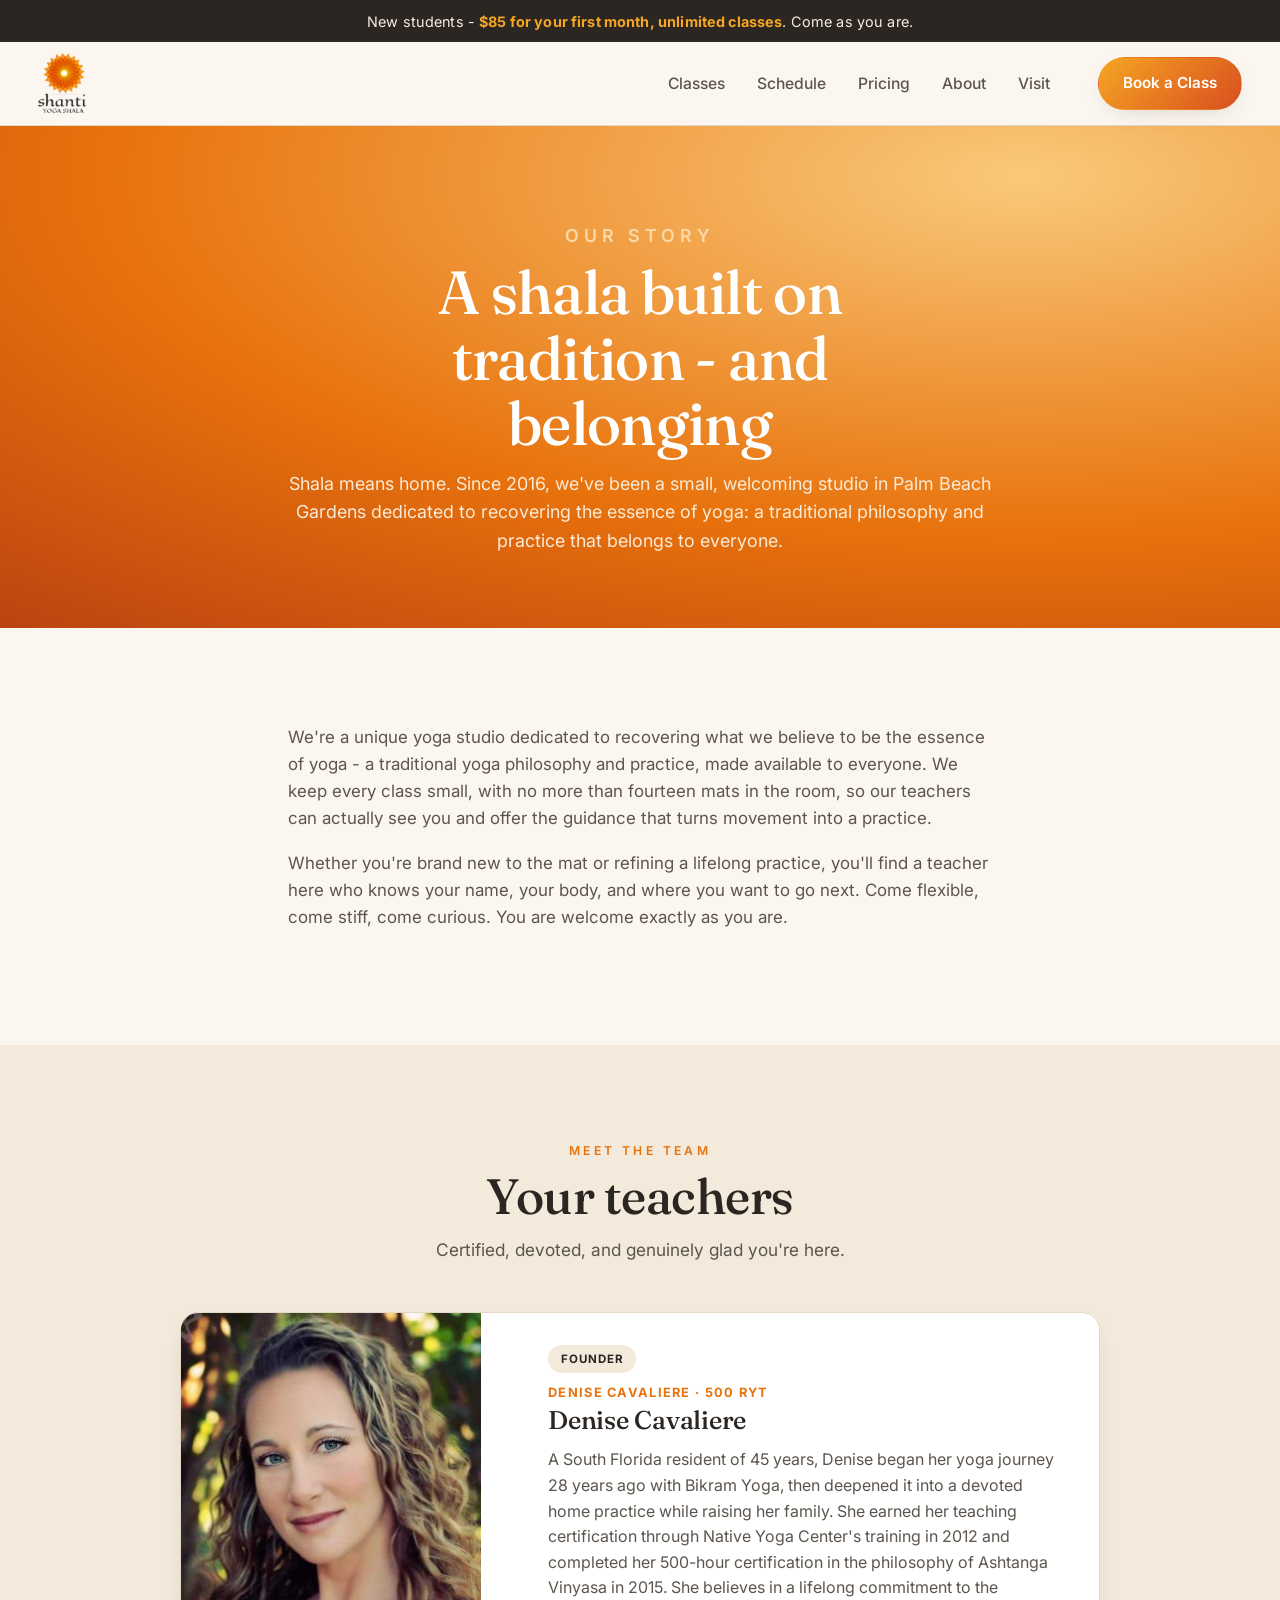
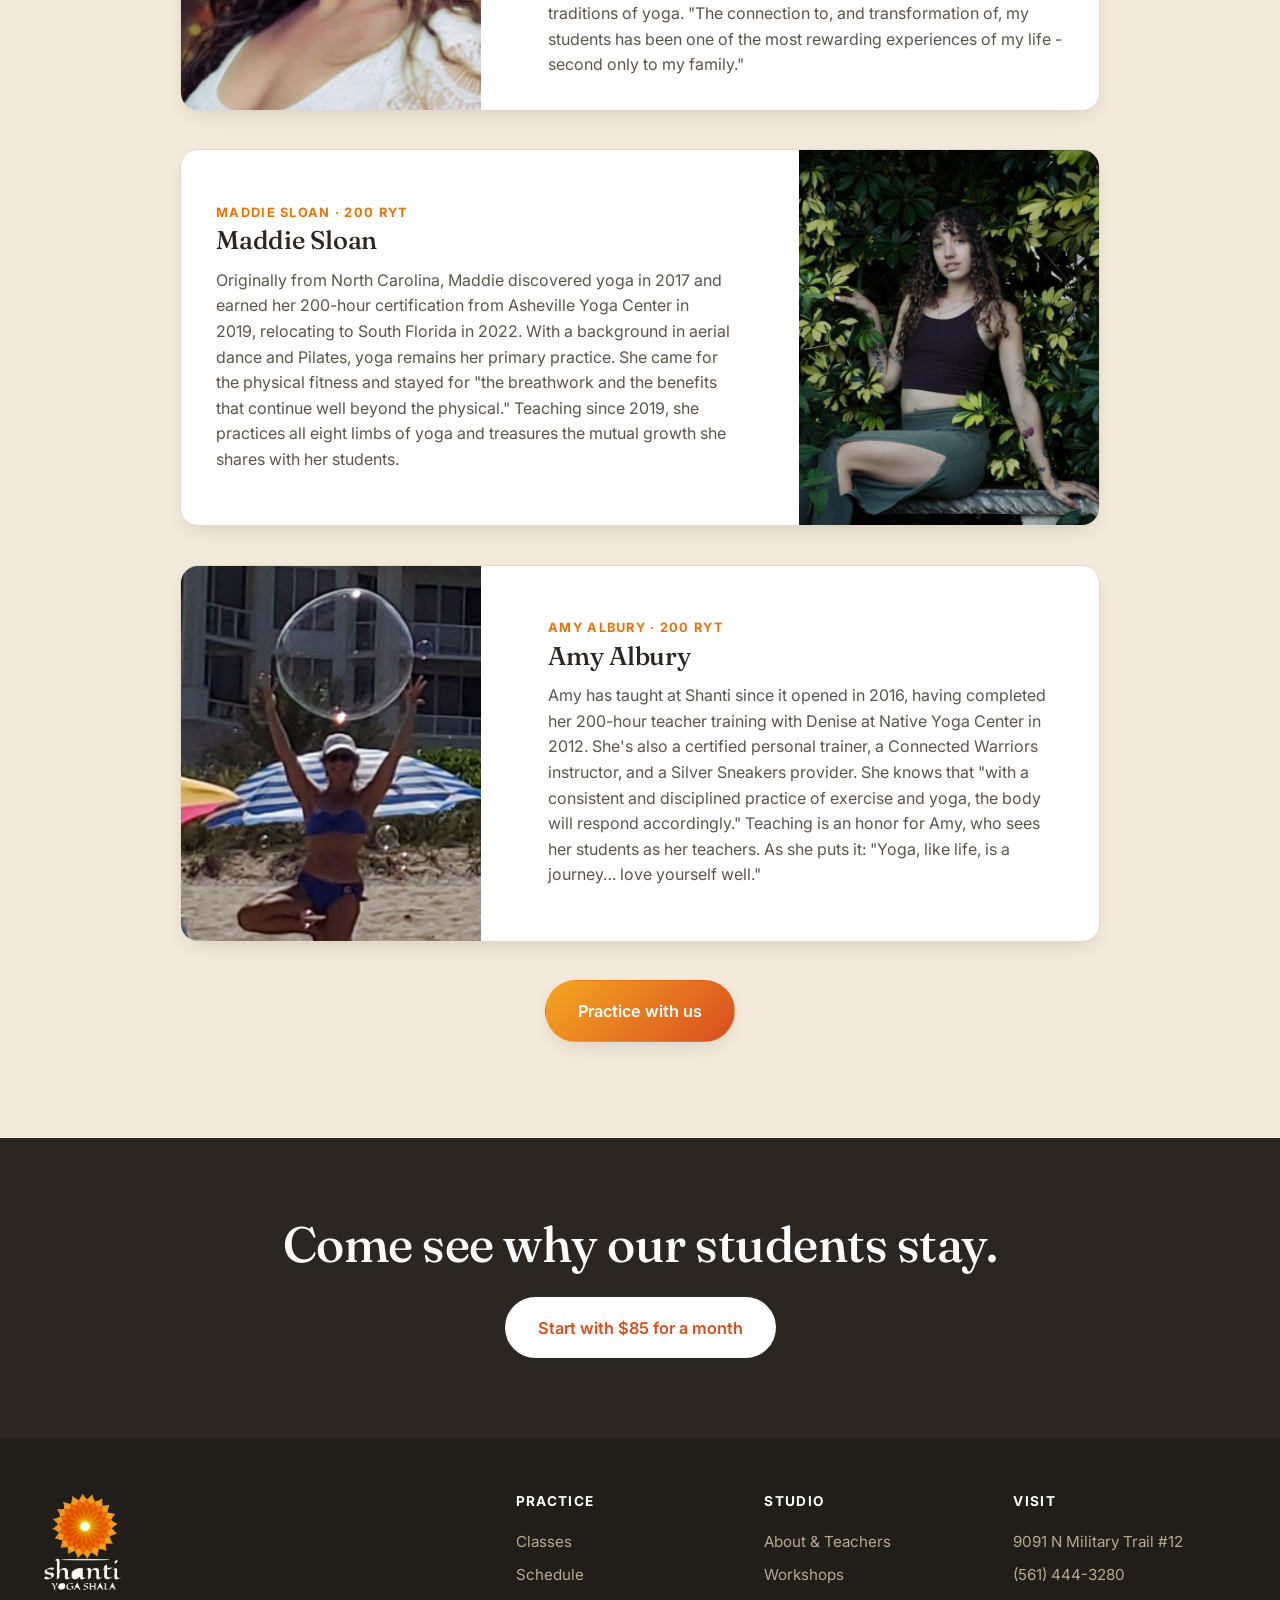
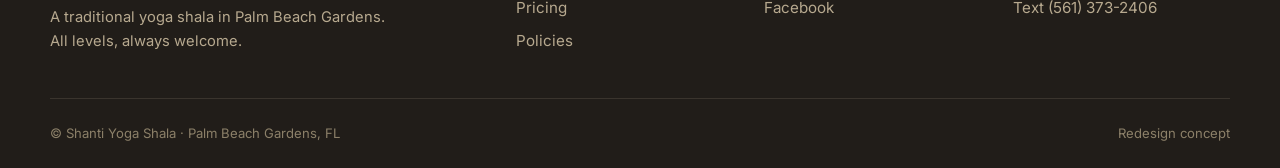
==== commit 41ca870d: "Add Cloudflare editable portal: full text/image editing, add/delete collections (teachers, classes, " ====
--- a/about.html
+++ b/about.html
@@ -1,21 +1,20 @@
 <!DOCTYPE html>
-<html lang="en-US">
-<head>
+<html lang="en-US"><head>
 <meta charset="utf-8"/>
-<meta name="viewport" content="width=device-width, initial-scale=1"/>
-<title>About & Teachers · Shanti Yoga Shala</title>
-<meta name="description" content="Meet founder Denise Cavaliere and the Shanti Yoga Shala teaching team in Palm Beach Gardens. A traditional yoga shala open since 2016."/>
-<link rel="preconnect" href="https://fonts.googleapis.com"/>
-<link rel="preconnect" href="https://fonts.gstatic.com" crossorigin/>
-<link href="https://fonts.googleapis.com/css2?family=Fraunces:ital,opsz,wght@0,9..144,400;0,9..144,500;0,9..144,600;1,9..144,400&family=Inter:wght@400;500;600;700&display=swap" rel="stylesheet"/>
-<link rel="stylesheet" href="assets/styles.css?v=9"/>
+<meta content="width=device-width, initial-scale=1" name="viewport"/>
+<title>About &amp; Teachers · Shanti Yoga Shala</title>
+<meta content="Meet founder Denise Cavaliere and the Shanti Yoga Shala teaching team in Palm Beach Gardens. A traditional yoga shala open since 2016." name="description"/>
+<link href="https://fonts.googleapis.com" rel="preconnect"/>
+<link crossorigin="" href="https://fonts.gstatic.com" rel="preconnect"/>
+<link href="https://fonts.googleapis.com/css2?family=Fraunces:ital,opsz,wght@0,9..144,400;0,9..144,500;0,9..144,600;1,9..144,400&amp;family=Inter:wght@400;500;600;700&amp;display=swap" rel="stylesheet"/>
+<link href="assets/styles.css?v=9" rel="stylesheet"/>
 </head>
 <body>
 
-<div class="announce"><span>New students - <strong>$85 for your first month, unlimited classes</strong>. Come as you are.</span></div>
+<div class="announce" data-edit-id="about-c4"><span>New students - <strong>$85 for your first month, unlimited classes</strong>. Come as you are.</span></div>
 
 <header class="site-head" id="top">
-  <a class="brand" href="index.html" aria-label="Shanti Yoga Shala home"><img src="assets/logo.png" alt="Shanti Yoga Shala" class="brand-mark"/></a>
+  <a aria-label="Shanti Yoga Shala home" class="brand" href="index.html"><img alt="Shanti Yoga Shala" class="brand-mark" src="assets/logo.png"/></a>
   <nav class="nav" id="nav">
     <a href="offerings.html">Classes</a>
     <a href="index.html#schedule">Schedule</a>
@@ -24,34 +23,34 @@
     <a href="index.html#visit">Visit</a>
   </nav>
   <div class="head-actions">
-    <a href="index.html#schedule" class="btn btn-solid">Book a Class</a>
-    <button class="hamburger" id="hamburger" aria-label="Menu"><span></span><span></span><span></span></button>
+    <a class="btn btn-solid" data-edit-href="about-lnk1" href="index.html#schedule">Book a Class</a>
+    <button aria-label="Menu" class="hamburger" id="hamburger"><span></span><span></span><span></span></button>
   </div>
 </header>
 
-<section class="page-hero">
+<section class="page-hero" data-edit-id="about-c5">
   <p class="eyebrow">Our story</p>
   <h1>A shala built on tradition - and belonging</h1>
   <p>Shala means home. Since 2016, we've been a small, welcoming studio in Palm Beach Gardens dedicated to recovering the essence of yoga: a traditional philosophy and practice that belongs to everyone.</p>
 </section>
 
 <section class="section">
-  <div class="prose">
+  <div class="prose" data-edit-id="about-c6">
     <p>We're a unique yoga studio dedicated to recovering what we believe to be the essence of yoga - a traditional yoga philosophy and practice, made available to everyone. We keep every class small, with no more than fourteen mats in the room, so our teachers can actually see you and offer the guidance that turns movement into a practice.</p>
     <p>Whether you're brand new to the mat or refining a lifelong practice, you'll find a teacher here who knows your name, your body, and where you want to go next. Come flexible, come stiff, come curious. You are welcome exactly as you are.</p>
   </div>
 </section>
 
 <section class="section section-warm">
-  <div class="section-head">
+  <div class="section-head" data-edit-id="about-c7">
     <p class="eyebrow center">Meet the team</p>
     <h2>Your teachers</h2>
     <p class="section-sub">Certified, devoted, and genuinely glad you're here.</p>
   </div>
-  <div class="bios">
+  <div class="bios" data-collection-item=".bio" data-collection-template="&lt;article class=&quot;bio&quot;&gt;&lt;div class=&quot;bio-media&quot;&gt;&lt;img src=&quot;assets/people/placeholder.svg&quot; alt=&quot;Teacher&quot;&gt;&lt;/div&gt;&lt;div class=&quot;bio-body&quot;&gt;&lt;div class=&quot;role&quot;&gt;Name &amp;middot; Certification&lt;/div&gt;&lt;h3&gt;New Teacher&lt;/h3&gt;&lt;p&gt;Add this teacher's story and background here.&lt;/p&gt;&lt;/div&gt;&lt;/article&gt;" data-edit-collection="teachers-about">
 
     <article class="bio">
-      <div class="bio-media" style="background-image:url('assets/people/denise.jpg')"></div>
+      <div class="bio-media"><img alt="" src="assets/people/denise.jpg"/></div>
       <div class="bio-body">
         <span class="founder-tag">Founder</span>
         <div class="role">Denise Cavaliere · 500 RYT</div>
@@ -61,7 +60,7 @@
     </article>
 
     <article class="bio">
-      <div class="bio-media" style="background-image:url('assets/people/maddie.jpg')"></div>
+      <div class="bio-media"><img alt="" src="assets/people/maddie.jpg"/></div>
       <div class="bio-body">
         <div class="role">Maddie Sloan · 200 RYT</div>
         <h3>Maddie Sloan</h3>
@@ -70,7 +69,7 @@
     </article>
 
     <article class="bio">
-      <div class="bio-media" style="background-image:url('assets/people/amy.jpg')"></div>
+      <div class="bio-media"><img alt="" src="assets/people/amy.jpg"/></div>
       <div class="bio-body">
         <div class="role">Amy Albury · 200 RYT</div>
         <h3>Amy Albury</h3>
@@ -79,24 +78,24 @@
     </article>
 
   </div>
-  <div class="center-cta"><a href="index.html#schedule" class="btn btn-solid btn-lg">Practice with us</a></div>
+  <div class="center-cta" data-edit-id="about-c18"><a class="btn btn-solid btn-lg" data-edit-href="about-lnk2" href="index.html#schedule">Practice with us</a></div>
 </section>
 
-<section class="cta-band">
+<section class="cta-band" data-edit-id="about-c19">
   <h2>Come see why our students stay.</h2>
-  <a href="index.html#offer" class="btn btn-light btn-lg">Start with $85 for a month</a>
+  <a class="btn btn-light btn-lg" data-edit-href="about-lnk3" href="index.html#offer">Start with $85 for a month</a>
 </section>
 
 <footer class="site-foot">
   <div class="foot-cols">
     <div class="foot-brand">
-      <img src="assets/logo-light.png" alt="Shanti Yoga Shala"/>
+      <img alt="Shanti Yoga Shala" src="assets/logo-light.png"/>
       <p>A traditional yoga shala in Palm Beach Gardens. All levels, always welcome.</p>
     </div>
     <div class="foot-links"><h5>Practice</h5>
       <a href="offerings.html">Classes</a><a href="index.html#schedule">Schedule</a><a href="pricing.html">Pricing</a><a href="policies.html">Policies</a></div>
     <div class="foot-links"><h5>Studio</h5>
-      <a href="about.html">About & Teachers</a><a href="offerings.html">Workshops</a><a href="https://www.facebook.com/1559573074349359" target="_blank" rel="noopener">Facebook</a></div>
+      <a href="about.html">About &amp; Teachers</a><a href="offerings.html">Workshops</a><a href="https://www.facebook.com/1559573074349359" rel="noopener" target="_blank">Facebook</a></div>
     <div class="foot-links"><h5>Visit</h5>
       <a href="index.html#visit">9091 N Military Trail #12</a><a href="tel:15614443280">(561) 444-3280</a><a href="sms:15613732406">Text (561) 373-2406</a></div>
   </div>
@@ -104,5 +103,93 @@
 </footer>
 
 <script src="assets/app.js?v=4"></script>
-</body>
-</html>
+
+
+<script>(function(){ if(window.top!==window.self) return;
+  var P=[['.bio','h3','new teacher'],['.ts-card','.ts-name','new teacher'],['.class-card','h3','new class'],['.review','p','"add a student review here."']];
+  P.forEach(function(p){ document.querySelectorAll(p[0]).forEach(function(c){ var t=c.querySelector(p[1]); if(t && t.textContent.trim().toLowerCase()===p[2]) c.style.display='none'; }); });
+})();</script>
+<script>
+(function () {
+  if (window.top === window.self) return;
+  var EDIT=false, changes={}, collTarget=null;
+  function ok(e){ return e.origin===location.origin; }
+  function record(el){ changes[el.getAttribute("data-edit-id")]=el.innerHTML.trim(); }
+  function makeText(el){ if(el.hasAttribute("contenteditable")) return; el.setAttribute("contenteditable","true"); el.classList.add("rpt-text-editable");
+    el.addEventListener("click", function(ev){ ev.preventDefault(); ev.stopPropagation(); }); }
+  function isLeaf(t){ if(!t.textContent.trim()) return false;
+    for(var i=0;i<t.children.length;i++){ var c=t.children[i];
+      if(c instanceof SVGElement || c.tagName==="BR") continue;
+      var d=getComputedStyle(c).display; if(d.indexOf("inline")!==0 && d!=="contents") return false; }
+    return true; }
+  function ancEd(t, stop){ for(var a=t.parentElement; a && a!==stop; a=a.parentElement){ if(a.hasAttribute("contenteditable")) return true; } return false; }
+  function linkBtn(a, hid){
+    if(a.querySelector(":scope > .rpt-linkbtn")) return;
+    var b=document.createElement("button"); b.type="button"; b.textContent="🔗 Link"; b.className="rpt-linkbtn";
+    b.addEventListener("click", function(ev){ ev.preventDefault(); ev.stopPropagation();
+      var cur=a.getAttribute("href")||""; var url=prompt("Where should this link go? Paste the full web address:", cur);
+      if(url!==null && url!==""){ a.setAttribute("href",url); if(hid) changes["href::"+hid]=url; b.textContent="🔗 Set"; } });
+    if(getComputedStyle(a).position==="static"){ a.style.position="relative"; } a.appendChild(b);
+  }
+  function enable(){
+    if(EDIT) return; EDIT=true;
+    document.querySelectorAll("[data-edit-id]").forEach(function(el){
+      var tag=el.tagName.toLowerCase();
+      if(tag==="img"){ el.style.cursor="pointer"; el.classList.add("rpt-img-editable");
+        el.addEventListener("click", function(ev){ ev.preventDefault(); ev.stopPropagation();
+          parent.postMessage({type:"fpt-edit-image", id:el.getAttribute("data-edit-id")}, location.origin); });
+      } else { makeText(el);
+        el.addEventListener("input", function(){ record(el); }); el.addEventListener("blur", function(){ record(el); });
+        el.addEventListener("keydown", function(e){ if(e.key==="Enter" && tag!=="p" && tag!=="li" && tag!=="blockquote"){ e.preventDefault(); } }); }
+    });
+    document.querySelectorAll("[data-edit-href]").forEach(function(a){ linkBtn(a, a.getAttribute("data-edit-href")); });
+    document.querySelectorAll("[data-edit-collection]").forEach(function(grid){
+      var itemSel=grid.getAttribute("data-collection-item")||".item";
+      var tpl=grid.getAttribute("data-collection-template")||'';
+      function wire(item){
+        item.style.position="relative";
+        item.querySelectorAll("img").forEach(function(img){ img.style.cursor="pointer"; img.classList.add("rpt-img-editable");
+          img.addEventListener("click", function(ev){ ev.preventDefault(); ev.stopPropagation(); collTarget=img; parent.postMessage({type:"fpt-edit-image", id:"__coll__"}, location.origin); }); });
+        item.querySelectorAll("*").forEach(function(t){
+          if(t.tagName==="IMG"||t.classList.contains("rpt-del")||t.classList.contains("rpt-linkbtn")) return;
+          if(!isLeaf(t)) return; if(ancEd(t,item.parentElement)) return; makeText(t); });
+        var links=[]; if(item.matches && item.matches("a[href]")) links.push(item);
+        item.querySelectorAll("a[href]").forEach(function(a){ links.push(a); });
+        links.forEach(function(a){ linkBtn(a, null); });
+        if(!item.querySelector(":scope > .rpt-del")){
+          var del=document.createElement("button"); del.type="button"; del.className="rpt-del"; del.textContent="✕"; del.title="Delete";
+          del.addEventListener("click", function(ev){ ev.preventDefault(); ev.stopPropagation(); if(confirm("Remove this one?")) item.remove(); });
+          item.appendChild(del); }
+      }
+      grid.querySelectorAll(itemSel).forEach(wire);
+      var add=document.createElement("button"); add.type="button"; add.className="rpt-add"; add.textContent="＋ Add new";
+      add.addEventListener("click", function(ev){ ev.preventDefault();
+        var w=document.createElement("div"); w.innerHTML=tpl; var node=w.firstElementChild; if(!node) return;
+        grid.appendChild(node); wire(node); node.scrollIntoView({block:"center",behavior:"smooth"}); });
+      grid.parentNode.insertBefore(add, grid.nextSibling);
+    });
+    var st=document.createElement("style");
+    st.textContent=".rpt-text-editable{outline:1px dashed rgba(150,110,60,.6);outline-offset:2px;border-radius:3px;cursor:text}.rpt-text-editable:focus{outline:2px solid #9a6b3a;background:rgba(154,107,58,.07)}.rpt-img-editable{outline:2px dashed rgba(154,107,58,.6);outline-offset:3px;cursor:pointer}.rpt-img-editable:hover{outline:3px solid #9a6b3a;filter:brightness(.95)}.rpt-del{position:absolute;top:8px;right:8px;z-index:9;background:#b23b3b;color:#fff;border:0;border-radius:50%;width:28px;height:28px;font-size:15px;cursor:pointer;box-shadow:0 2px 8px rgba(0,0,0,.35);line-height:26px;padding:0}.rpt-add{display:block;margin:18px auto 0;background:#9a6b3a;color:#fff;border:0;border-radius:8px;padding:12px 20px;font:700 15px sans-serif;cursor:pointer}.rpt-linkbtn{position:absolute;top:6px;right:6px;z-index:9;font:600 11px/1 sans-serif;background:#9a6b3a;color:#fff;border:0;border-radius:6px;padding:5px 8px;cursor:pointer}";
+    document.head.appendChild(st);
+    parent.postMessage({type:"fpt-edit-ready"}, location.origin);
+  }
+  function collect(){
+    document.querySelectorAll("[data-edit-collection]").forEach(function(grid){
+      var c=grid.cloneNode(true);
+      c.querySelectorAll(".rpt-del,.rpt-linkbtn").forEach(function(x){ x.remove(); });
+      c.querySelectorAll("[contenteditable]").forEach(function(x){ x.removeAttribute("contenteditable"); });
+      c.querySelectorAll(".rpt-text-editable,.rpt-img-editable").forEach(function(x){ x.classList.remove("rpt-text-editable"); x.classList.remove("rpt-img-editable"); x.style.cursor=""; });
+      changes["coll::"+grid.getAttribute("data-edit-collection")]=c.innerHTML.trim();
+    });
+  }
+  window.addEventListener("message", function(e){
+    if(!ok(e)) return; var d=e.data||{};
+    if(d.type==="fpt-edit-on") enable();
+    if(d.type==="fpt-edit-collect"){ collect(); parent.postMessage({type:"fpt-edit-changes", changes:changes}, location.origin); }
+    if(d.type==="fpt-set-image"){
+      if(d.id==="__coll__"){ if(collTarget){ collTarget.src=d.url; collTarget=null; } }
+      else { var el=document.querySelector('[data-edit-id="'+d.id+'"]'); if(el){ el.src=d.url; changes[d.id]=d.url; } } }
+  });
+})();
+</script>
+</body></html>
--- a/assets/styles.css
+++ b/assets/styles.css
@@ -344,3 +344,6 @@
 .class-card.has-img .cc-img{width:100%;aspect-ratio:3/2;background-size:cover;background-position:center}
 .class-card.has-img .cc-body{padding:1.5rem 1.6rem 1.9rem}
 .class-card.has-img h3{margin-bottom:.5rem}
+
+.bio-media img{width:100%;height:100%;object-fit:cover;display:block}
+.cc-img img{width:100%;height:100%;object-fit:cover;display:block}
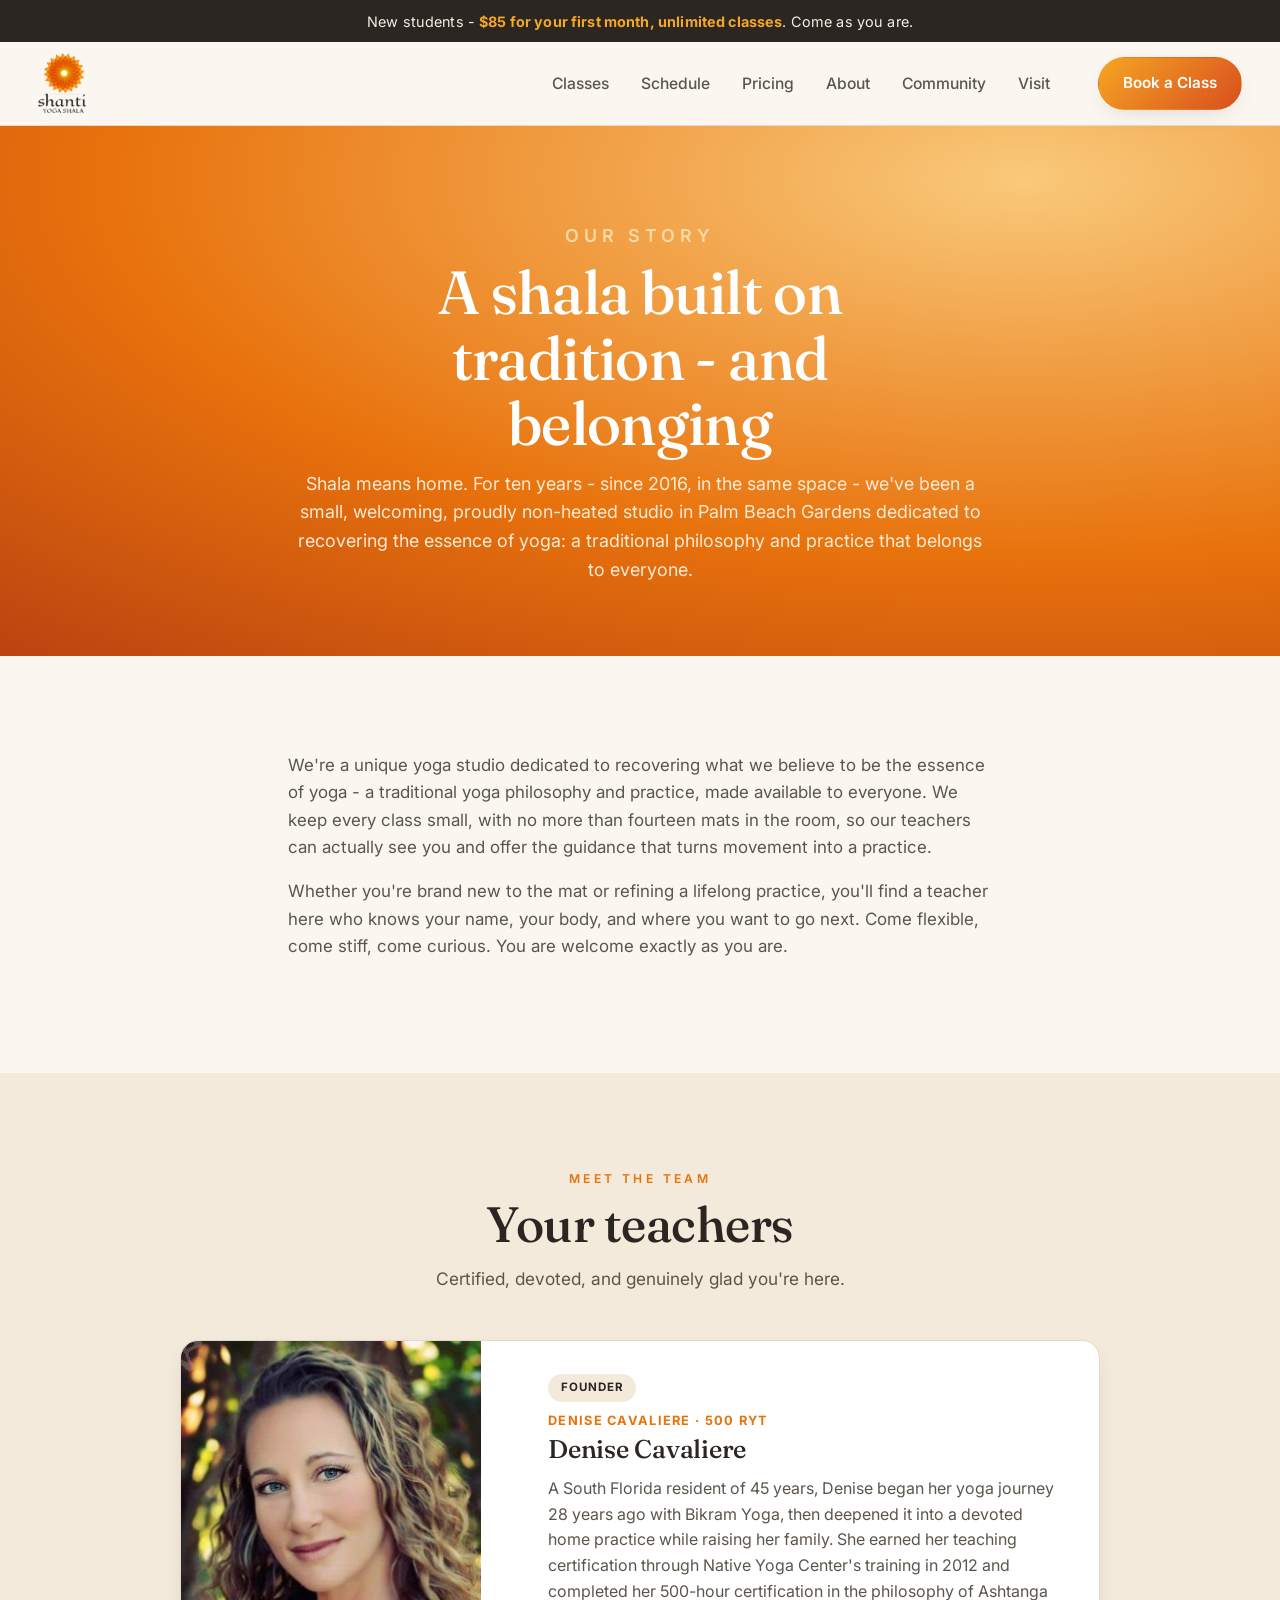
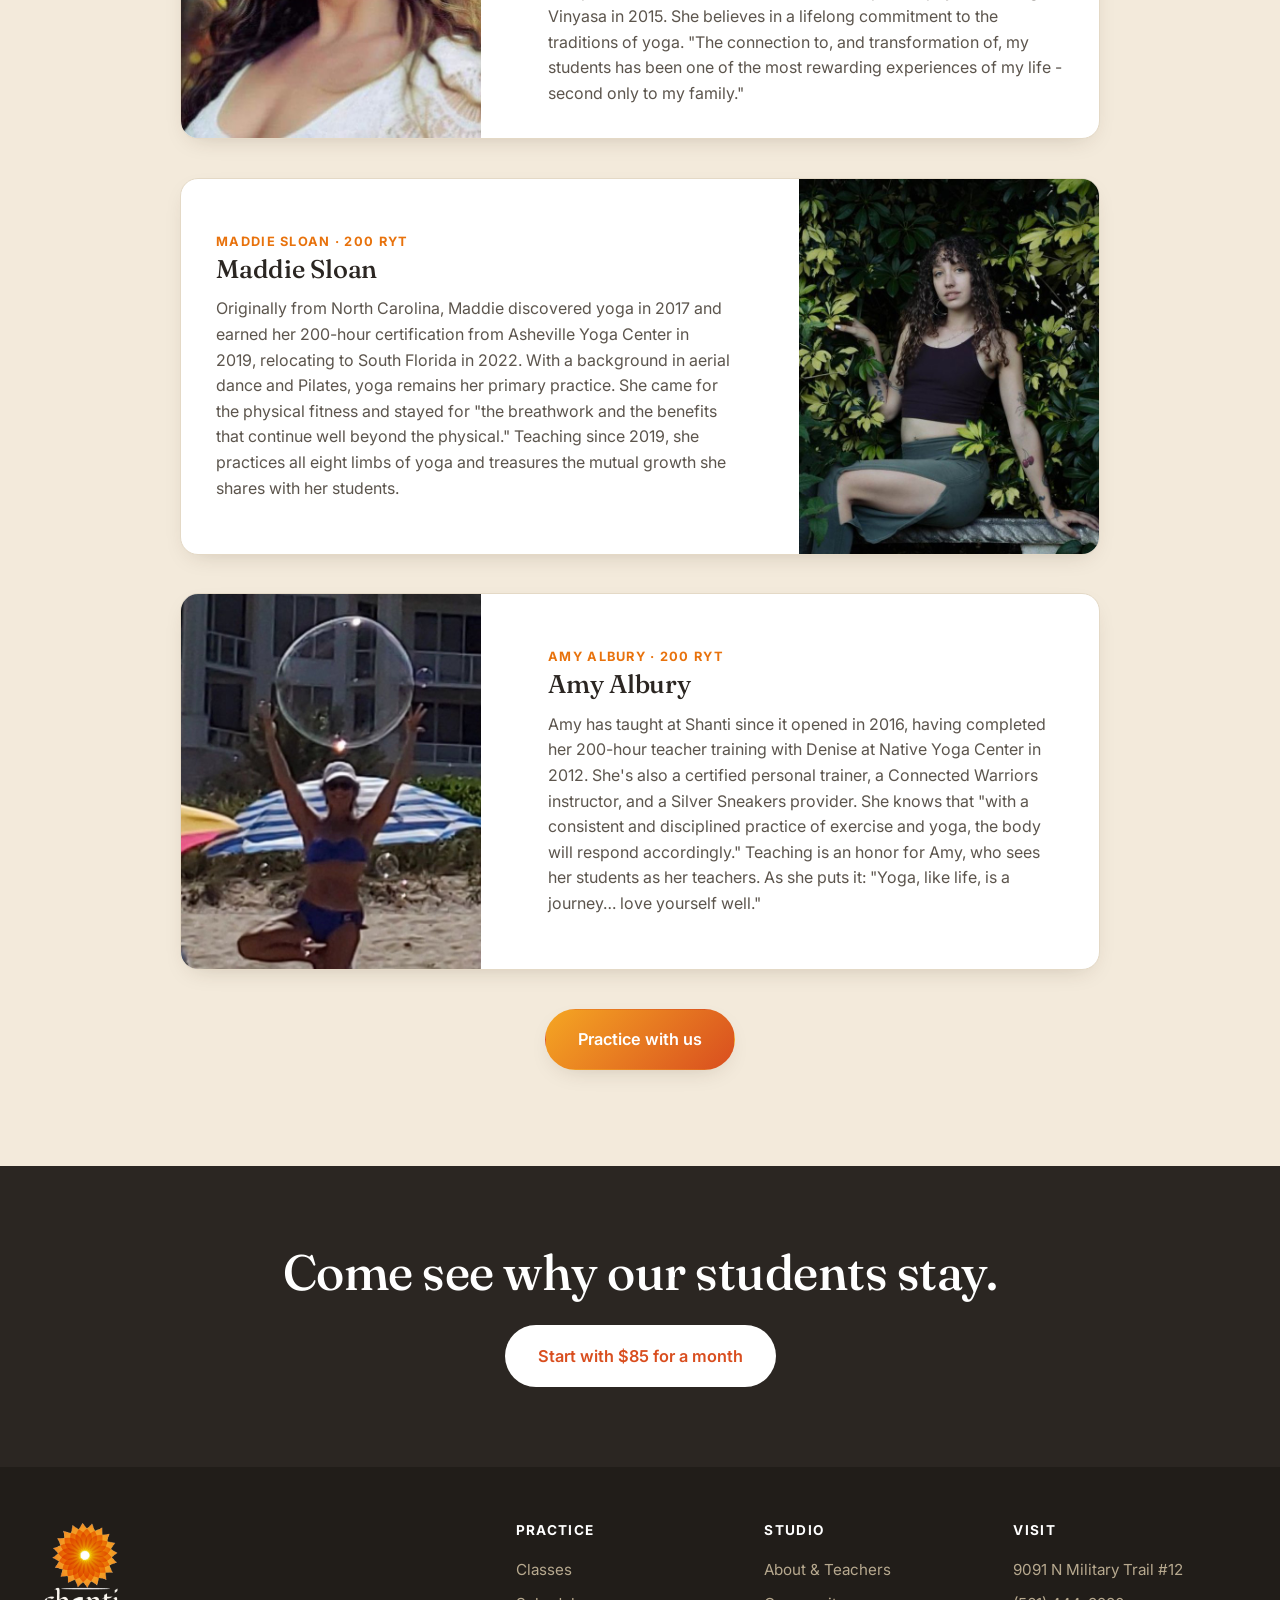
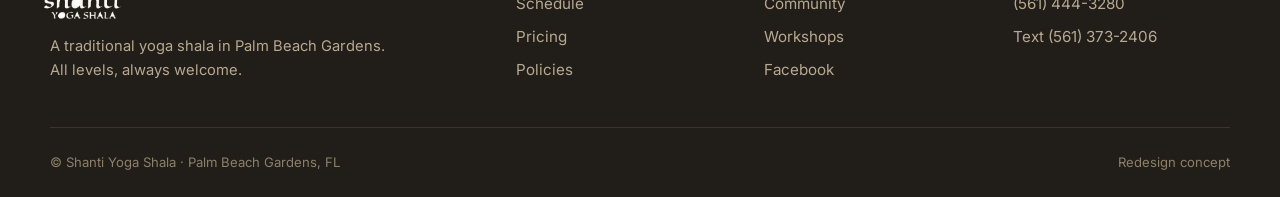
==== commit 5b8dd641: "Add Our Community page (editable gallery); non-heated + 10-year-staple messaging throughout; full SE" ====
--- a/about.html
+++ b/about.html
@@ -2,12 +2,13 @@
 <html lang="en-US"><head>
 <meta charset="utf-8"/>
 <meta content="width=device-width, initial-scale=1" name="viewport"/>
-<title>About &amp; Teachers · Shanti Yoga Shala</title>
-<meta content="Meet founder Denise Cavaliere and the Shanti Yoga Shala teaching team in Palm Beach Gardens. A traditional yoga shala open since 2016." name="description"/>
+<title>About &amp; Teachers | Shanti Yoga Shala, Palm Beach Gardens</title>
+<meta content="Meet the teachers behind Shanti Yoga Shala - a small, non-heated yoga studio and Palm Beach Gardens staple for over 10 years. All levels, always welcome." name="description"/>
 <link href="https://fonts.googleapis.com" rel="preconnect"/>
 <link crossorigin="" href="https://fonts.gstatic.com" rel="preconnect"/>
 <link href="https://fonts.googleapis.com/css2?family=Fraunces:ital,opsz,wght@0,9..144,400;0,9..144,500;0,9..144,600;1,9..144,400&amp;family=Inter:wght@400;500;600;700&amp;display=swap" rel="stylesheet"/>
 <link href="assets/styles.css?v=9" rel="stylesheet"/>
+<meta content="index, follow" name="robots"/><meta content="non-heated yoga, yoga Palm Beach Gardens, Ashtanga Vinyasa, Yin Yoga, sound bath, beginner yoga" name="keywords"/><link href="https://shanti-yoga-shala.pages.dev/about.html" rel="canonical"/><meta content="website" property="og:type"/><meta content="Shanti Yoga Shala" property="og:site_name"/><meta content="About &amp; Teachers | Shanti Yoga Shala, Palm Beach Gardens" property="og:title"/><meta content="Meet the teachers behind Shanti Yoga Shala - a small, non-heated yoga studio and Palm Beach Gardens staple for over 10 years. All levels, always welcome." property="og:description"/><meta content="https://shanti-yoga-shala.pages.dev/about.html" property="og:url"/><meta content="https://shanti-yoga-shala.pages.dev/assets/hero.jpg" property="og:image"/><meta content="summary_large_image" name="twitter:card"/><meta content="About &amp; Teachers | Shanti Yoga Shala, Palm Beach Gardens" name="twitter:title"/><meta content="Meet the teachers behind Shanti Yoga Shala - a small, non-heated yoga studio and Palm Beach Gardens staple for over 10 years. All levels, always welcome." name="twitter:description"/><meta content="https://shanti-yoga-shala.pages.dev/assets/hero.jpg" name="twitter:image"/>
 </head>
 <body>
 
@@ -19,7 +20,7 @@
     <a href="offerings.html">Classes</a>
     <a href="index.html#schedule">Schedule</a>
     <a href="pricing.html">Pricing</a>
-    <a href="about.html">About</a>
+    <a href="about.html">About</a><a href="community.html">Community</a>
     <a href="index.html#visit">Visit</a>
   </nav>
   <div class="head-actions">
@@ -31,7 +32,7 @@
 <section class="page-hero" data-edit-id="about-c5">
   <p class="eyebrow">Our story</p>
   <h1>A shala built on tradition - and belonging</h1>
-  <p>Shala means home. Since 2016, we've been a small, welcoming studio in Palm Beach Gardens dedicated to recovering the essence of yoga: a traditional philosophy and practice that belongs to everyone.</p>
+  <p>Shala means home. For ten years - since 2016, in the same space - we've been a small, welcoming, proudly non-heated studio in Palm Beach Gardens dedicated to recovering the essence of yoga: a traditional philosophy and practice that belongs to everyone.</p>
 </section>
 
 <section class="section">
@@ -95,7 +96,7 @@
     <div class="foot-links"><h5>Practice</h5>
       <a href="offerings.html">Classes</a><a href="index.html#schedule">Schedule</a><a href="pricing.html">Pricing</a><a href="policies.html">Policies</a></div>
     <div class="foot-links"><h5>Studio</h5>
-      <a href="about.html">About &amp; Teachers</a><a href="offerings.html">Workshops</a><a href="https://www.facebook.com/1559573074349359" rel="noopener" target="_blank">Facebook</a></div>
+      <a href="about.html">About &amp; Teachers</a><a href="community.html">Community</a><a href="offerings.html">Workshops</a><a href="https://www.facebook.com/1559573074349359" rel="noopener" target="_blank">Facebook</a></div>
     <div class="foot-links"><h5>Visit</h5>
       <a href="index.html#visit">9091 N Military Trail #12</a><a href="tel:15614443280">(561) 444-3280</a><a href="sms:15613732406">Text (561) 373-2406</a></div>
   </div>
@@ -106,7 +107,7 @@
 
 
 <script>(function(){ if(window.top!==window.self) return;
-  var P=[['.bio','h3','new teacher'],['.ts-card','.ts-name','new teacher'],['.class-card','h3','new class'],['.review','p','"add a student review here."']];
+  var P=[['.bio','h3','new teacher'],['.ts-card','.ts-name','new teacher'],['.class-card','h3','new class'],['.review','p','"add a student review here."'],['.cphoto','figcaption','new caption']];
   P.forEach(function(p){ document.querySelectorAll(p[0]).forEach(function(c){ var t=c.querySelector(p[1]); if(t && t.textContent.trim().toLowerCase()===p[2]) c.style.display='none'; }); });
 })();</script>
 <script>
--- a/assets/styles.css
+++ b/assets/styles.css
@@ -347,3 +347,14 @@
 
 .bio-media img{width:100%;height:100%;object-fit:cover;display:block}
 .cc-img img{width:100%;height:100%;object-fit:cover;display:block}
+
+.nh-callout{background:linear-gradient(135deg,#eef6f2,#e6f1ee);text-align:center}
+.nh-inner{max-width:720px;margin:0 auto}
+.nh-callout h2{margin:.4rem 0 1rem}
+.nh-callout p{font-size:1.12rem;line-height:1.75;color:var(--ink-soft)}
+.community-gallery{display:grid;grid-template-columns:repeat(3,1fr);gap:1.1rem}
+.cphoto{margin:0;border-radius:14px;overflow:hidden;background:var(--sand-deep);box-shadow:var(--shadow-sm)}
+.cphoto img{width:100%;aspect-ratio:4/5;object-fit:cover;display:block}
+.cphoto figcaption{padding:.7rem .9rem;font-size:.92rem;color:var(--ink-soft)}
+@media(max-width:820px){.community-gallery{grid-template-columns:repeat(2,1fr)}}
+@media(max-width:520px){.community-gallery{grid-template-columns:1fr}}
